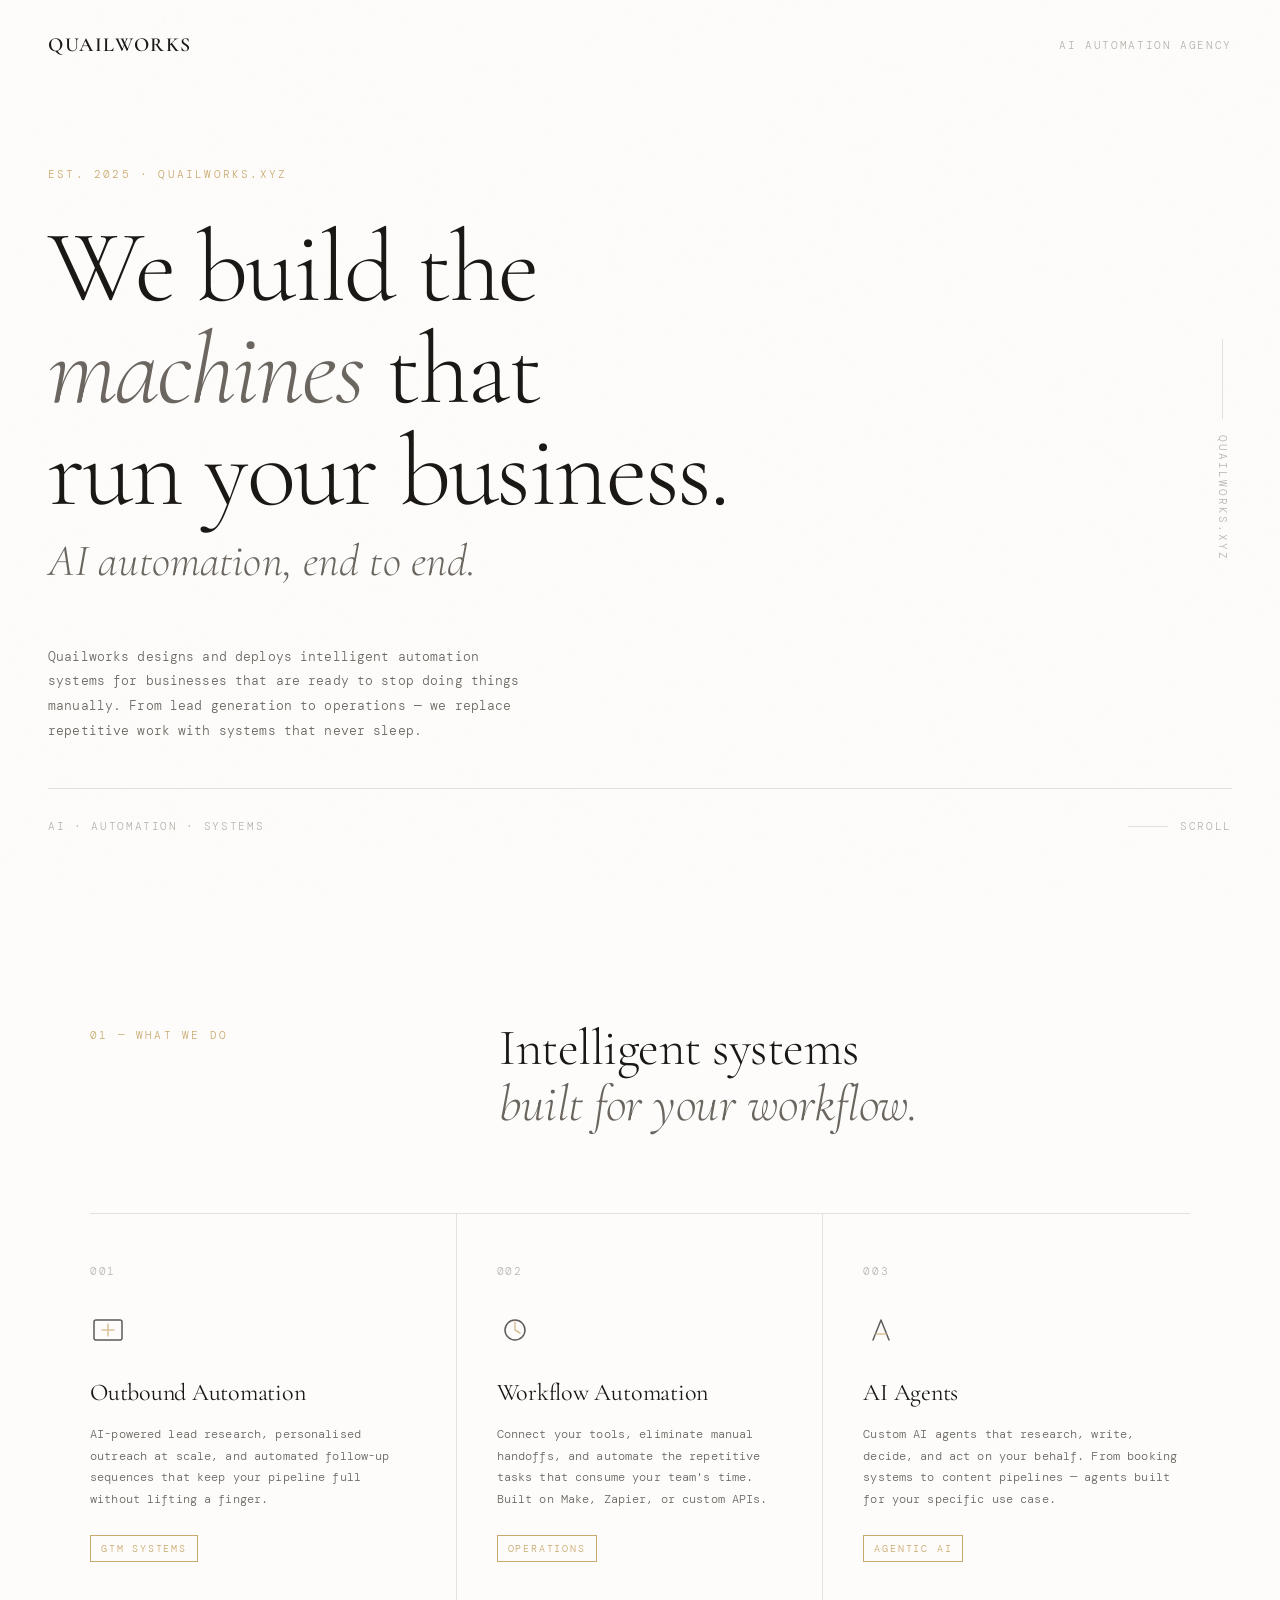
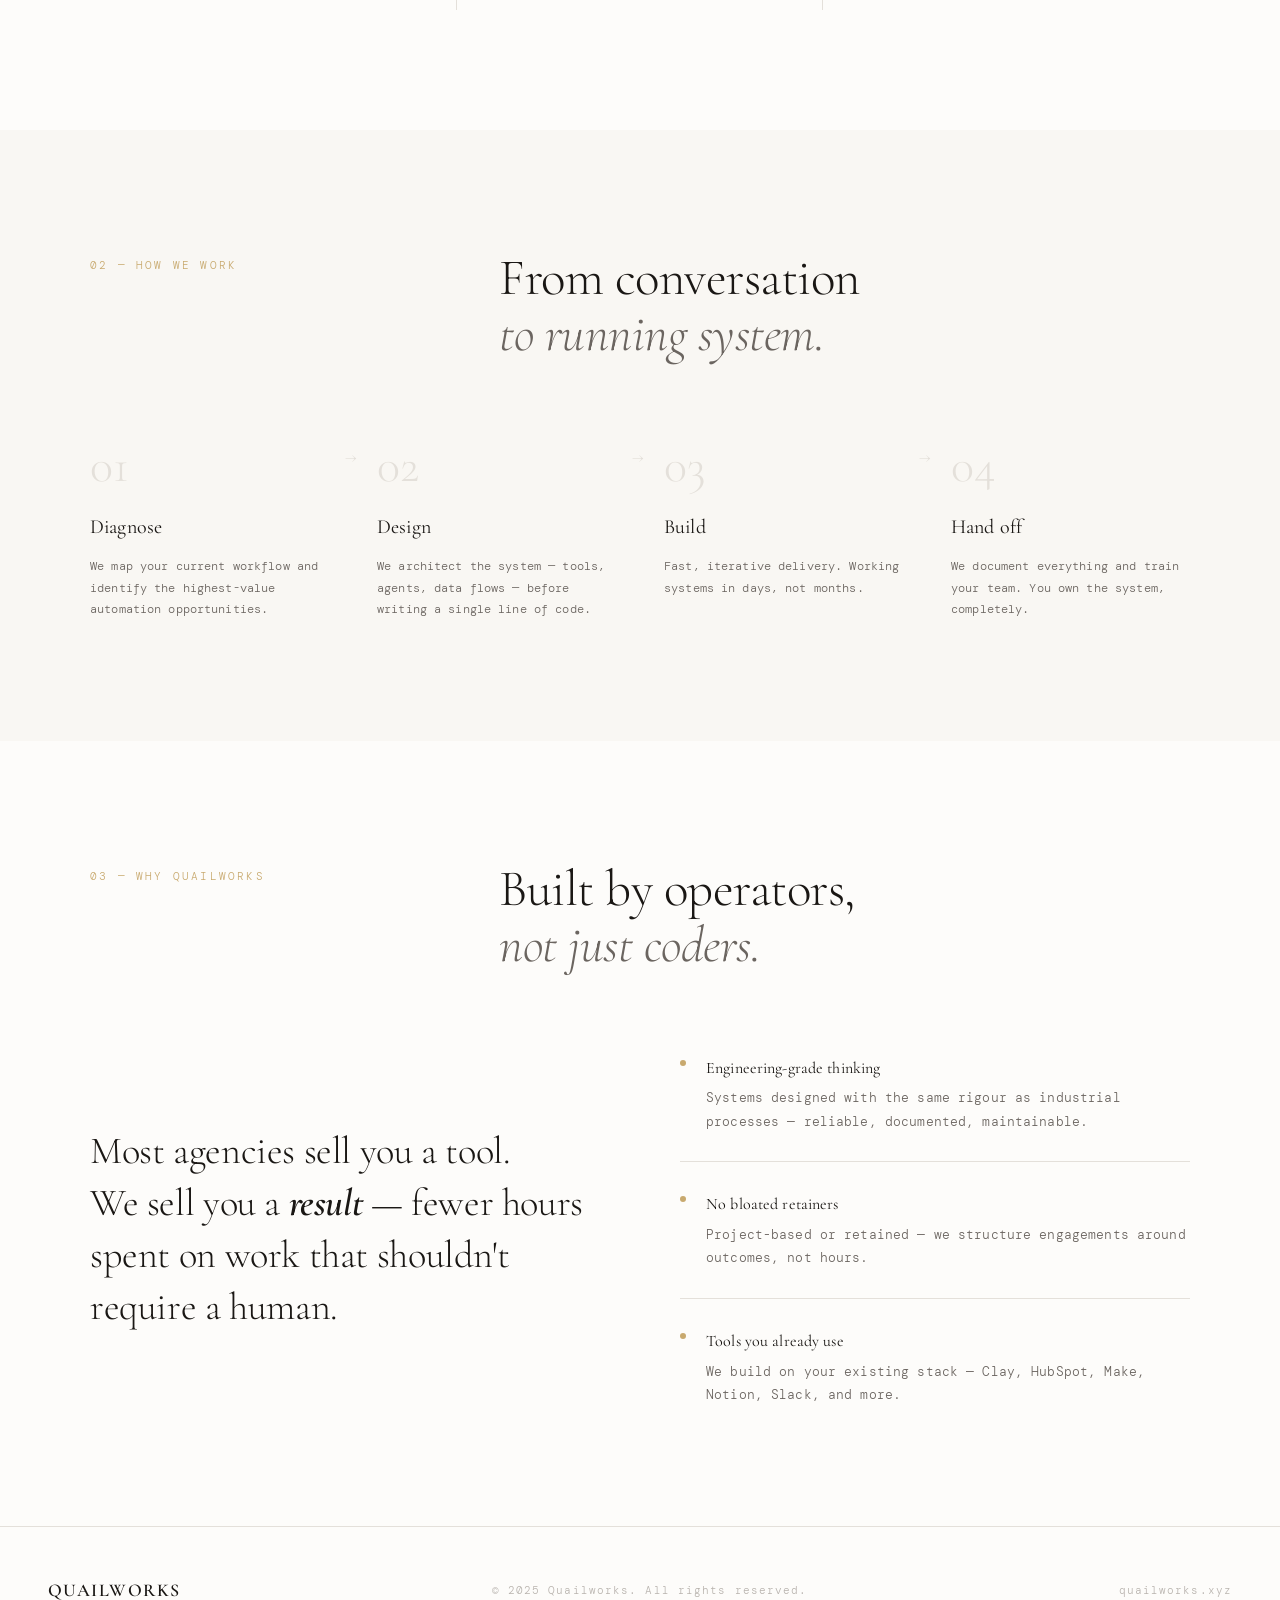
==== index.html @ 9b15cd7a "Add files via upload" ====
<!DOCTYPE html>
<html lang="en">
<head>
  <meta charset="UTF-8" />
  <meta name="viewport" content="width=device-width, initial-scale=1.0" />
  <title>Quailworks — AI Automation Agency</title>
  <link rel="preconnect" href="https://fonts.googleapis.com" />
  <link rel="preconnect" href="https://fonts.gstatic.com" crossorigin />
  <link href="https://fonts.googleapis.com/css2?family=Cormorant+Garamond:ital,wght@0,300;0,400;0,600;1,300;1,400&family=DM+Mono:wght@300;400&display=swap" rel="stylesheet" />
  <style>
    *, *::before, *::after { box-sizing: border-box; margin: 0; padding: 0; }

    :root {
      --cream: #f9f7f3;
      --warm-white: #fdfcfa;
      --ink: #1a1714;
      --ink-light: #6b6560;
      --ink-faint: #b8b3ae;
      --accent: #c8a96e;
      --accent-dark: #a8883f;
      --rule: #e4e0da;
    }

    html { scroll-behavior: smooth; }

    body {
      background: var(--warm-white);
      color: var(--ink);
      font-family: 'DM Mono', monospace;
      font-weight: 300;
      font-size: 13px;
      line-height: 1.7;
      letter-spacing: 0.01em;
      overflow-x: hidden;
    }

    /* ── NOISE TEXTURE OVERLAY ─────────────────────── */
    body::before {
      content: '';
      position: fixed;
      inset: 0;
      background-image: url("data:image/svg+xml,%3Csvg viewBox='0 0 256 256' xmlns='http://www.w3.org/2000/svg'%3E%3Cfilter id='noise'%3E%3CfeTurbulence type='fractalNoise' baseFrequency='0.9' numOctaves='4' stitchTiles='stitch'/%3E%3C/filter%3E%3Crect width='100%25' height='100%25' filter='url(%23noise)' opacity='0.035'/%3E%3C/svg%3E");
      pointer-events: none;
      z-index: 9999;
      opacity: 0.4;
    }

    /* ── NAV ───────────────────────────────────────── */
    nav {
      position: fixed;
      top: 0;
      left: 0;
      right: 0;
      z-index: 100;
      display: flex;
      align-items: center;
      justify-content: space-between;
      padding: 28px 48px;
      background: rgba(253, 252, 250, 0.88);
      backdrop-filter: blur(12px);
      -webkit-backdrop-filter: blur(12px);
      border-bottom: 1px solid transparent;
      transition: border-color 0.3s ease;
    }

    nav.scrolled { border-bottom-color: var(--rule); }

    .nav-logo {
      font-family: 'Cormorant Garamond', serif;
      font-size: 20px;
      font-weight: 600;
      letter-spacing: 0.08em;
      text-transform: uppercase;
      color: var(--ink);
      text-decoration: none;
    }

    .nav-tag {
      font-size: 11px;
      letter-spacing: 0.15em;
      text-transform: uppercase;
      color: var(--ink-faint);
    }

    /* ── HERO ──────────────────────────────────────── */
    .hero {
      min-height: 100vh;
      display: grid;
      grid-template-rows: 1fr auto;
      padding: 0 48px 64px;
      padding-top: 120px;
      position: relative;
    }

    .hero-body {
      display: flex;
      flex-direction: column;
      justify-content: center;
      max-width: 1100px;
    }

    .hero-label {
      font-size: 11px;
      letter-spacing: 0.2em;
      text-transform: uppercase;
      color: var(--accent);
      margin-bottom: 32px;
      opacity: 0;
      transform: translateY(12px);
      animation: fadeUp 0.8s ease 0.2s forwards;
    }

    .hero-headline {
      font-family: 'Cormorant Garamond', serif;
      font-size: clamp(52px, 8vw, 108px);
      font-weight: 300;
      line-height: 1.0;
      letter-spacing: -0.02em;
      color: var(--ink);
      margin-bottom: 12px;
      opacity: 0;
      transform: translateY(16px);
      animation: fadeUp 0.9s ease 0.35s forwards;
    }

    .hero-headline em {
      font-style: italic;
      color: var(--ink-light);
    }

    .hero-sub {
      font-family: 'Cormorant Garamond', serif;
      font-size: clamp(28px, 3.5vw, 48px);
      font-weight: 300;
      font-style: italic;
      color: var(--ink-light);
      line-height: 1.2;
      margin-bottom: 56px;
      opacity: 0;
      transform: translateY(16px);
      animation: fadeUp 0.9s ease 0.5s forwards;
    }

    .hero-desc {
      max-width: 480px;
      font-size: 13px;
      color: var(--ink-light);
      line-height: 1.9;
      opacity: 0;
      transform: translateY(12px);
      animation: fadeUp 0.8s ease 0.65s forwards;
    }

    .hero-rule {
      position: absolute;
      right: 48px;
      top: 50%;
      transform: translateY(-50%);
      writing-mode: vertical-rl;
      font-size: 11px;
      letter-spacing: 0.18em;
      text-transform: uppercase;
      color: var(--ink-faint);
      display: flex;
      align-items: center;
      gap: 16px;
      opacity: 0;
      animation: fadeIn 1s ease 1s forwards;
    }

    .hero-rule::before {
      content: '';
      display: block;
      width: 1px;
      height: 80px;
      background: var(--rule);
    }

    .hero-footer {
      display: flex;
      align-items: center;
      justify-content: space-between;
      border-top: 1px solid var(--rule);
      padding-top: 28px;
      opacity: 0;
      animation: fadeIn 0.8s ease 1.1s forwards;
    }

    .hero-footer-left {
      font-size: 11px;
      letter-spacing: 0.15em;
      text-transform: uppercase;
      color: var(--ink-faint);
    }

    .scroll-hint {
      display: flex;
      align-items: center;
      gap: 12px;
      font-size: 11px;
      letter-spacing: 0.15em;
      text-transform: uppercase;
      color: var(--ink-faint);
    }

    .scroll-line {
      width: 40px;
      height: 1px;
      background: var(--rule);
      position: relative;
      overflow: hidden;
    }

    .scroll-line::after {
      content: '';
      position: absolute;
      inset: 0;
      background: var(--accent);
      transform: translateX(-100%);
      animation: lineSlide 2s ease 1.5s infinite;
    }

    /* ── WHAT WE DO ────────────────────────────────── */
    .section {
      padding: 120px 48px;
    }

    .section-inner {
      max-width: 1100px;
      margin: 0 auto;
    }

    .section-header {
      display: grid;
      grid-template-columns: 1fr 2fr;
      gap: 64px;
      align-items: start;
      margin-bottom: 80px;
    }

    .section-num {
      font-size: 11px;
      letter-spacing: 0.2em;
      text-transform: uppercase;
      color: var(--accent);
      padding-top: 6px;
    }

    .section-title {
      font-family: 'Cormorant Garamond', serif;
      font-size: clamp(36px, 4vw, 56px);
      font-weight: 300;
      line-height: 1.1;
      letter-spacing: -0.01em;
    }

    .section-title em { font-style: italic; color: var(--ink-light); }

    /* ── SERVICES GRID ─────────────────────────────── */
    .services-grid {
      display: grid;
      grid-template-columns: repeat(3, 1fr);
      gap: 0;
      border-top: 1px solid var(--rule);
    }

    .service-card {
      padding: 48px 40px 48px 0;
      border-right: 1px solid var(--rule);
      position: relative;
      cursor: default;
      transition: background 0.3s ease;
    }

    .service-card:last-child { border-right: none; padding-right: 0; }
    .service-card:not(:first-child) { padding-left: 40px; }

    .service-card:hover { background: var(--cream); }

    .service-num {
      font-size: 11px;
      letter-spacing: 0.15em;
      color: var(--ink-faint);
      margin-bottom: 32px;
    }

    .service-icon {
      width: 36px;
      height: 36px;
      margin-bottom: 24px;
      opacity: 0.7;
    }

    .service-name {
      font-family: 'Cormorant Garamond', serif;
      font-size: 24px;
      font-weight: 400;
      letter-spacing: -0.01em;
      margin-bottom: 16px;
      line-height: 1.2;
    }

    .service-desc {
      font-size: 12px;
      color: var(--ink-light);
      line-height: 1.8;
    }

    .service-tag {
      display: inline-block;
      margin-top: 24px;
      font-size: 10px;
      letter-spacing: 0.18em;
      text-transform: uppercase;
      color: var(--accent);
      border: 1px solid var(--accent);
      padding: 4px 10px;
      border-radius: 0;
    }

    /* ── HOW WE WORK ───────────────────────────────── */
    .how-section {
      background: var(--cream);
      padding: 120px 48px;
    }

    .process-list {
      display: grid;
      grid-template-columns: repeat(4, 1fr);
      gap: 48px;
      margin-top: 64px;
    }

    .process-item {
      position: relative;
    }

    .process-item::after {
      content: '→';
      position: absolute;
      right: -28px;
      top: 0;
      font-size: 18px;
      color: var(--rule);
      font-family: 'Cormorant Garamond', serif;
    }

    .process-item:last-child::after { display: none; }

    .process-step {
      font-size: 48px;
      font-family: 'Cormorant Garamond', serif;
      font-weight: 300;
      color: var(--rule);
      line-height: 1;
      margin-bottom: 20px;
    }

    .process-title {
      font-family: 'Cormorant Garamond', serif;
      font-size: 20px;
      font-weight: 400;
      margin-bottom: 12px;
    }

    .process-desc {
      font-size: 12px;
      color: var(--ink-light);
      line-height: 1.8;
    }

    /* ── WHY QUAILWORKS ────────────────────────────── */
    .why-section {
      padding: 120px 48px;
    }

    .why-grid {
      display: grid;
      grid-template-columns: 1fr 1fr;
      gap: 80px;
      align-items: center;
      margin-top: 64px;
    }

    .why-statement {
      font-family: 'Cormorant Garamond', serif;
      font-size: clamp(28px, 3vw, 42px);
      font-weight: 300;
      line-height: 1.35;
      letter-spacing: -0.01em;
    }

    .why-statement strong {
      font-weight: 600;
      font-style: italic;
    }

    .why-points {
      display: flex;
      flex-direction: column;
      gap: 28px;
    }

    .why-point {
      display: flex;
      gap: 20px;
      align-items: flex-start;
      padding-bottom: 28px;
      border-bottom: 1px solid var(--rule);
    }

    .why-point:last-child { border-bottom: none; padding-bottom: 0; }

    .why-point-marker {
      width: 6px;
      height: 6px;
      background: var(--accent);
      border-radius: 50%;
      flex-shrink: 0;
      margin-top: 6px;
    }

    .why-point-text {
      font-size: 13px;
      color: var(--ink-light);
      line-height: 1.8;
    }

    .why-point-text strong {
      font-weight: 400;
      color: var(--ink);
      display: block;
      font-family: 'Cormorant Garamond', serif;
      font-size: 16px;
      margin-bottom: 4px;
    }

    /* ── FOOTER ────────────────────────────────────── */
    footer {
      border-top: 1px solid var(--rule);
      padding: 48px;
      display: flex;
      align-items: center;
      justify-content: space-between;
    }

    .footer-logo {
      font-family: 'Cormorant Garamond', serif;
      font-size: 18px;
      font-weight: 600;
      letter-spacing: 0.08em;
      text-transform: uppercase;
      color: var(--ink);
    }

    .footer-copy {
      font-size: 11px;
      color: var(--ink-faint);
      letter-spacing: 0.1em;
    }

    .footer-domain {
      font-size: 11px;
      color: var(--ink-faint);
      letter-spacing: 0.1em;
    }

    /* ── ANIMATIONS ────────────────────────────────── */
    @keyframes fadeUp {
      to { opacity: 1; transform: translateY(0); }
    }

    @keyframes fadeIn {
      to { opacity: 1; }
    }

    @keyframes lineSlide {
      0% { transform: translateX(-100%); }
      50% { transform: translateX(0); }
      100% { transform: translateX(100%); }
    }

    /* Scroll reveal */
    .reveal {
      opacity: 0;
      transform: translateY(24px);
      transition: opacity 0.7s ease, transform 0.7s ease;
    }

    .reveal.visible {
      opacity: 1;
      transform: translateY(0);
    }

    /* ── RESPONSIVE ────────────────────────────────── */
    @media (max-width: 900px) {
      nav, .hero, .section, .how-section, .why-section, footer {
        padding-left: 24px;
        padding-right: 24px;
      }

      .hero-rule { display: none; }

      .section-header {
        grid-template-columns: 1fr;
        gap: 20px;
      }

      .services-grid {
        grid-template-columns: 1fr;
      }

      .service-card {
        border-right: none;
        border-bottom: 1px solid var(--rule);
        padding: 40px 0 !important;
      }

      .process-list {
        grid-template-columns: 1fr 1fr;
      }

      .process-item::after { display: none; }

      .why-grid {
        grid-template-columns: 1fr;
        gap: 48px;
      }

      footer {
        flex-direction: column;
        gap: 16px;
        text-align: center;
      }
    }
  </style>
</head>
<body>

  <!-- NAV -->
  <nav id="nav">
    <a class="nav-logo" href="#">Quailworks</a>
    <span class="nav-tag">AI Automation Agency</span>
  </nav>

  <!-- HERO -->
  <section class="hero">
    <div class="hero-body">
      <div class="hero-label">Est. 2025 · quailworks.xyz</div>
      <h1 class="hero-headline">
        We build the<br /><em>machines</em> that<br />run your business.
      </h1>
      <p class="hero-sub">AI automation, end to end.</p>
      <p class="hero-desc">
        Quailworks designs and deploys intelligent automation systems for businesses
        that are ready to stop doing things manually. From lead generation
        to operations — we replace repetitive work with systems that never sleep.
      </p>
    </div>

    <div class="hero-rule">quailworks.xyz</div>

    <div class="hero-footer">
      <span class="hero-footer-left">AI · Automation · Systems</span>
      <div class="scroll-hint">
        <div class="scroll-line"></div>
        Scroll
      </div>
    </div>
  </section>

  <!-- SERVICES -->
  <section class="section">
    <div class="section-inner">
      <div class="section-header reveal">
        <div class="section-num">01 — What we do</div>
        <h2 class="section-title">
          Intelligent systems<br /><em>built for your workflow.</em>
        </h2>
      </div>

      <div class="services-grid">
        <div class="service-card reveal">
          <div class="service-num">001</div>
          <svg class="service-icon" viewBox="0 0 36 36" fill="none" xmlns="http://www.w3.org/2000/svg">
            <rect x="4" y="8" width="28" height="20" rx="2" stroke="#1a1714" stroke-width="1.5"/>
            <path d="M12 18h12M18 12v12" stroke="#c8a96e" stroke-width="1.5" stroke-linecap="round"/>
          </svg>
          <div class="service-name">Outbound Automation</div>
          <p class="service-desc">
            AI-powered lead research, personalised outreach at scale, and automated follow-up sequences that keep your pipeline full without lifting a finger.
          </p>
          <span class="service-tag">GTM Systems</span>
        </div>

        <div class="service-card reveal" style="transition-delay: 0.1s">
          <div class="service-num">002</div>
          <svg class="service-icon" viewBox="0 0 36 36" fill="none" xmlns="http://www.w3.org/2000/svg">
            <circle cx="18" cy="18" r="10" stroke="#1a1714" stroke-width="1.5"/>
            <path d="M18 10v8l5 3" stroke="#c8a96e" stroke-width="1.5" stroke-linecap="round"/>
          </svg>
          <div class="service-name">Workflow Automation</div>
          <p class="service-desc">
            Connect your tools, eliminate manual handoffs, and automate the repetitive tasks that consume your team's time. Built on Make, Zapier, or custom APIs.
          </p>
          <span class="service-tag">Operations</span>
        </div>

        <div class="service-card reveal" style="transition-delay: 0.2s">
          <div class="service-num">003</div>
          <svg class="service-icon" viewBox="0 0 36 36" fill="none" xmlns="http://www.w3.org/2000/svg">
            <path d="M10 28L18 8l8 20" stroke="#1a1714" stroke-width="1.5" stroke-linecap="round" stroke-linejoin="round"/>
            <path d="M13 22h10" stroke="#c8a96e" stroke-width="1.5" stroke-linecap="round"/>
          </svg>
          <div class="service-name">AI Agents</div>
          <p class="service-desc">
            Custom AI agents that research, write, decide, and act on your behalf. From booking systems to content pipelines — agents built for your specific use case.
          </p>
          <span class="service-tag">Agentic AI</span>
        </div>
      </div>
    </div>
  </section>

  <!-- PROCESS -->
  <section class="how-section">
    <div class="section-inner">
      <div class="section-header reveal">
        <div class="section-num">02 — How we work</div>
        <h2 class="section-title">
          From conversation<br /><em>to running system.</em>
        </h2>
      </div>

      <div class="process-list">
        <div class="process-item reveal">
          <div class="process-step">01</div>
          <div class="process-title">Diagnose</div>
          <p class="process-desc">We map your current workflow and identify the highest-value automation opportunities.</p>
        </div>
        <div class="process-item reveal" style="transition-delay:0.1s">
          <div class="process-step">02</div>
          <div class="process-title">Design</div>
          <p class="process-desc">We architect the system — tools, agents, data flows — before writing a single line of code.</p>
        </div>
        <div class="process-item reveal" style="transition-delay:0.2s">
          <div class="process-step">03</div>
          <div class="process-title">Build</div>
          <p class="process-desc">Fast, iterative delivery. Working systems in days, not months.</p>
        </div>
        <div class="process-item reveal" style="transition-delay:0.3s">
          <div class="process-step">04</div>
          <div class="process-title">Hand off</div>
          <p class="process-desc">We document everything and train your team. You own the system, completely.</p>
        </div>
      </div>
    </div>
  </section>

  <!-- WHY -->
  <section class="why-section">
    <div class="section-inner">
      <div class="section-header reveal">
        <div class="section-num">03 — Why Quailworks</div>
        <h2 class="section-title">
          Built by operators,<br /><em>not just coders.</em>
        </h2>
      </div>

      <div class="why-grid">
        <div class="why-statement reveal">
          Most agencies sell you a tool.<br />
          We sell you a <strong>result</strong> — fewer hours spent on work that shouldn't require a human.
        </div>

        <div class="why-points">
          <div class="why-point reveal">
            <div class="why-point-marker"></div>
            <div class="why-point-text">
              <strong>Engineering-grade thinking</strong>
              Systems designed with the same rigour as industrial processes — reliable, documented, maintainable.
            </div>
          </div>
          <div class="why-point reveal" style="transition-delay:0.1s">
            <div class="why-point-marker"></div>
            <div class="why-point-text">
              <strong>No bloated retainers</strong>
              Project-based or retained — we structure engagements around outcomes, not hours.
            </div>
          </div>
          <div class="why-point reveal" style="transition-delay:0.2s">
            <div class="why-point-marker"></div>
            <div class="why-point-text">
              <strong>Tools you already use</strong>
              We build on your existing stack — Clay, HubSpot, Make, Notion, Slack, and more.
            </div>
          </div>
        </div>
      </div>
    </div>
  </section>

  <!-- FOOTER -->
  <footer>
    <div class="footer-logo">Quailworks</div>
    <div class="footer-copy">© 2025 Quailworks. All rights reserved.</div>
    <div class="footer-domain">quailworks.xyz</div>
  </footer>

  <script>
    // Nav scroll border
    const nav = document.getElementById('nav');
    window.addEventListener('scroll', () => {
      nav.classList.toggle('scrolled', window.scrollY > 40);
    });

    // Scroll reveal
    const reveals = document.querySelectorAll('.reveal');
    const observer = new IntersectionObserver((entries) => {
      entries.forEach(e => {
        if (e.isIntersecting) {
          e.target.classList.add('visible');
          observer.unobserve(e.target);
        }
      });
    }, { threshold: 0.12 });

    reveals.forEach(el => observer.observe(el));
  </script>

</body>
</html>
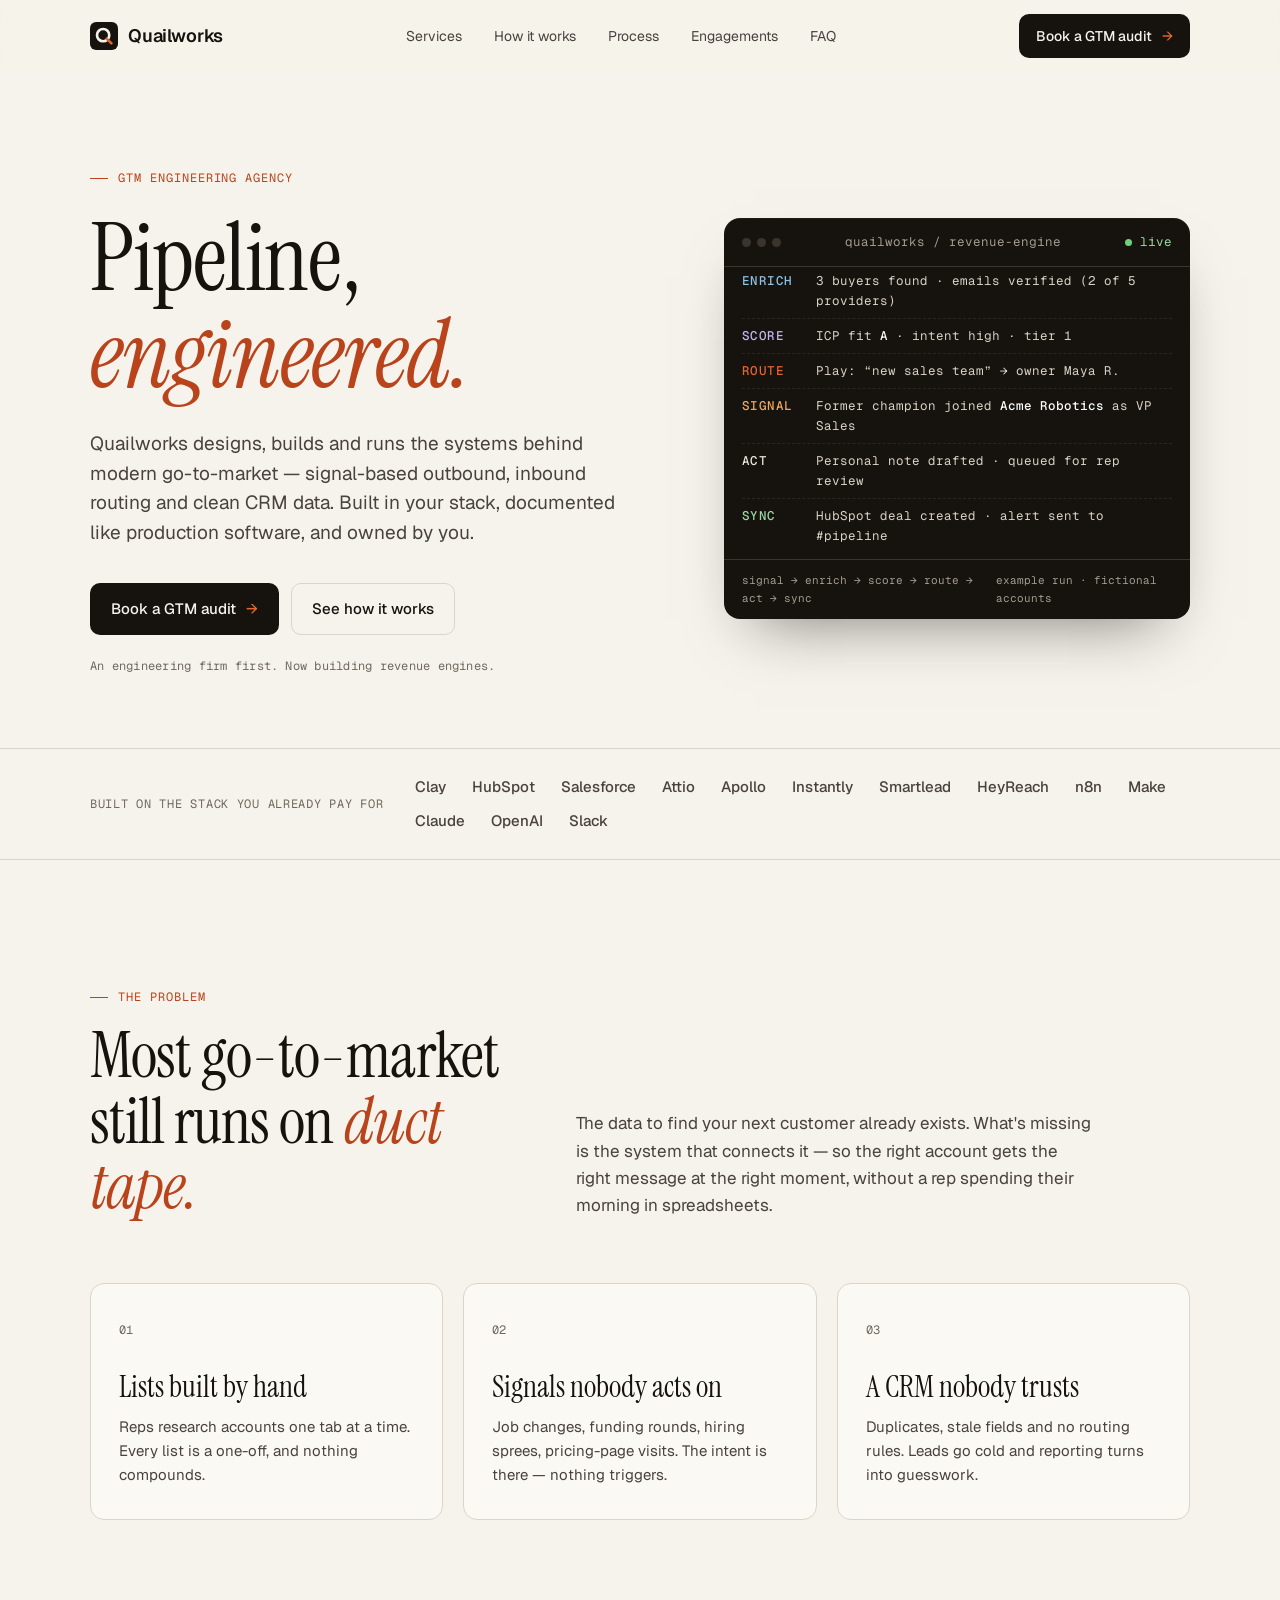
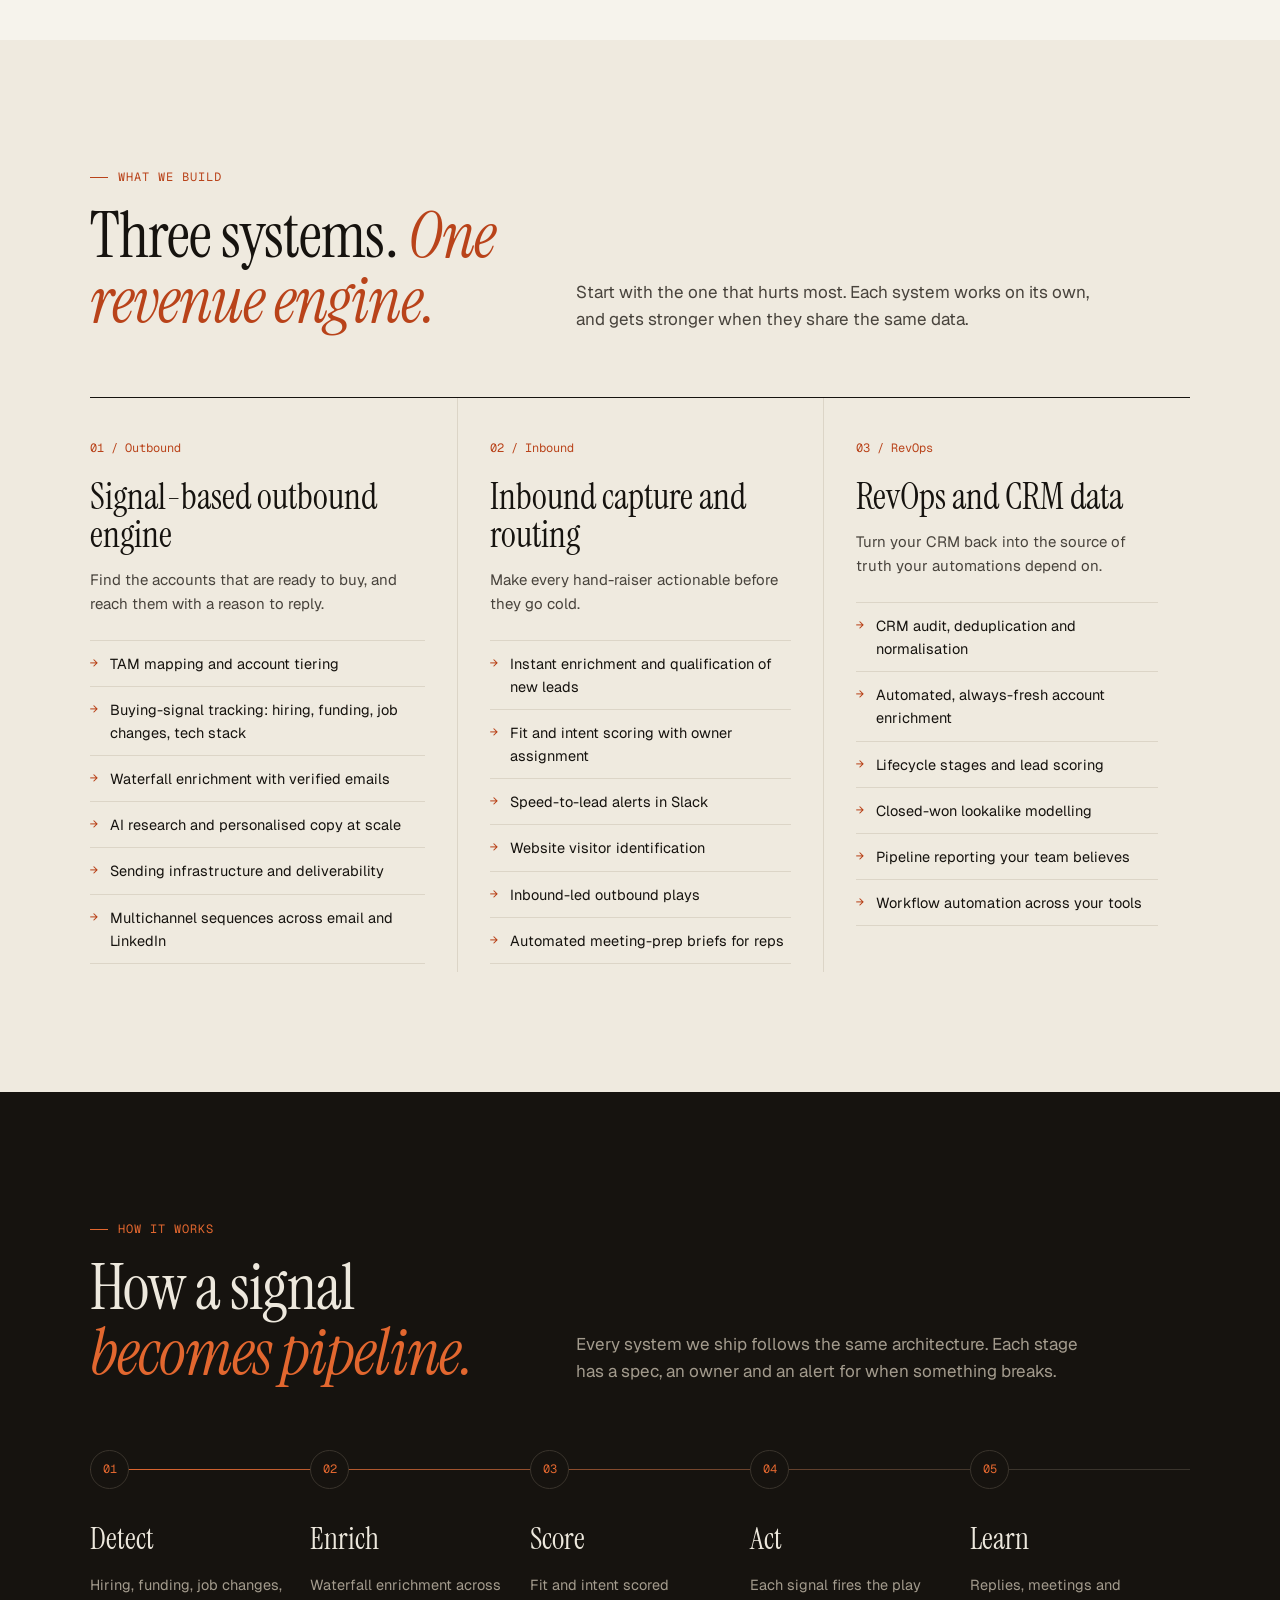
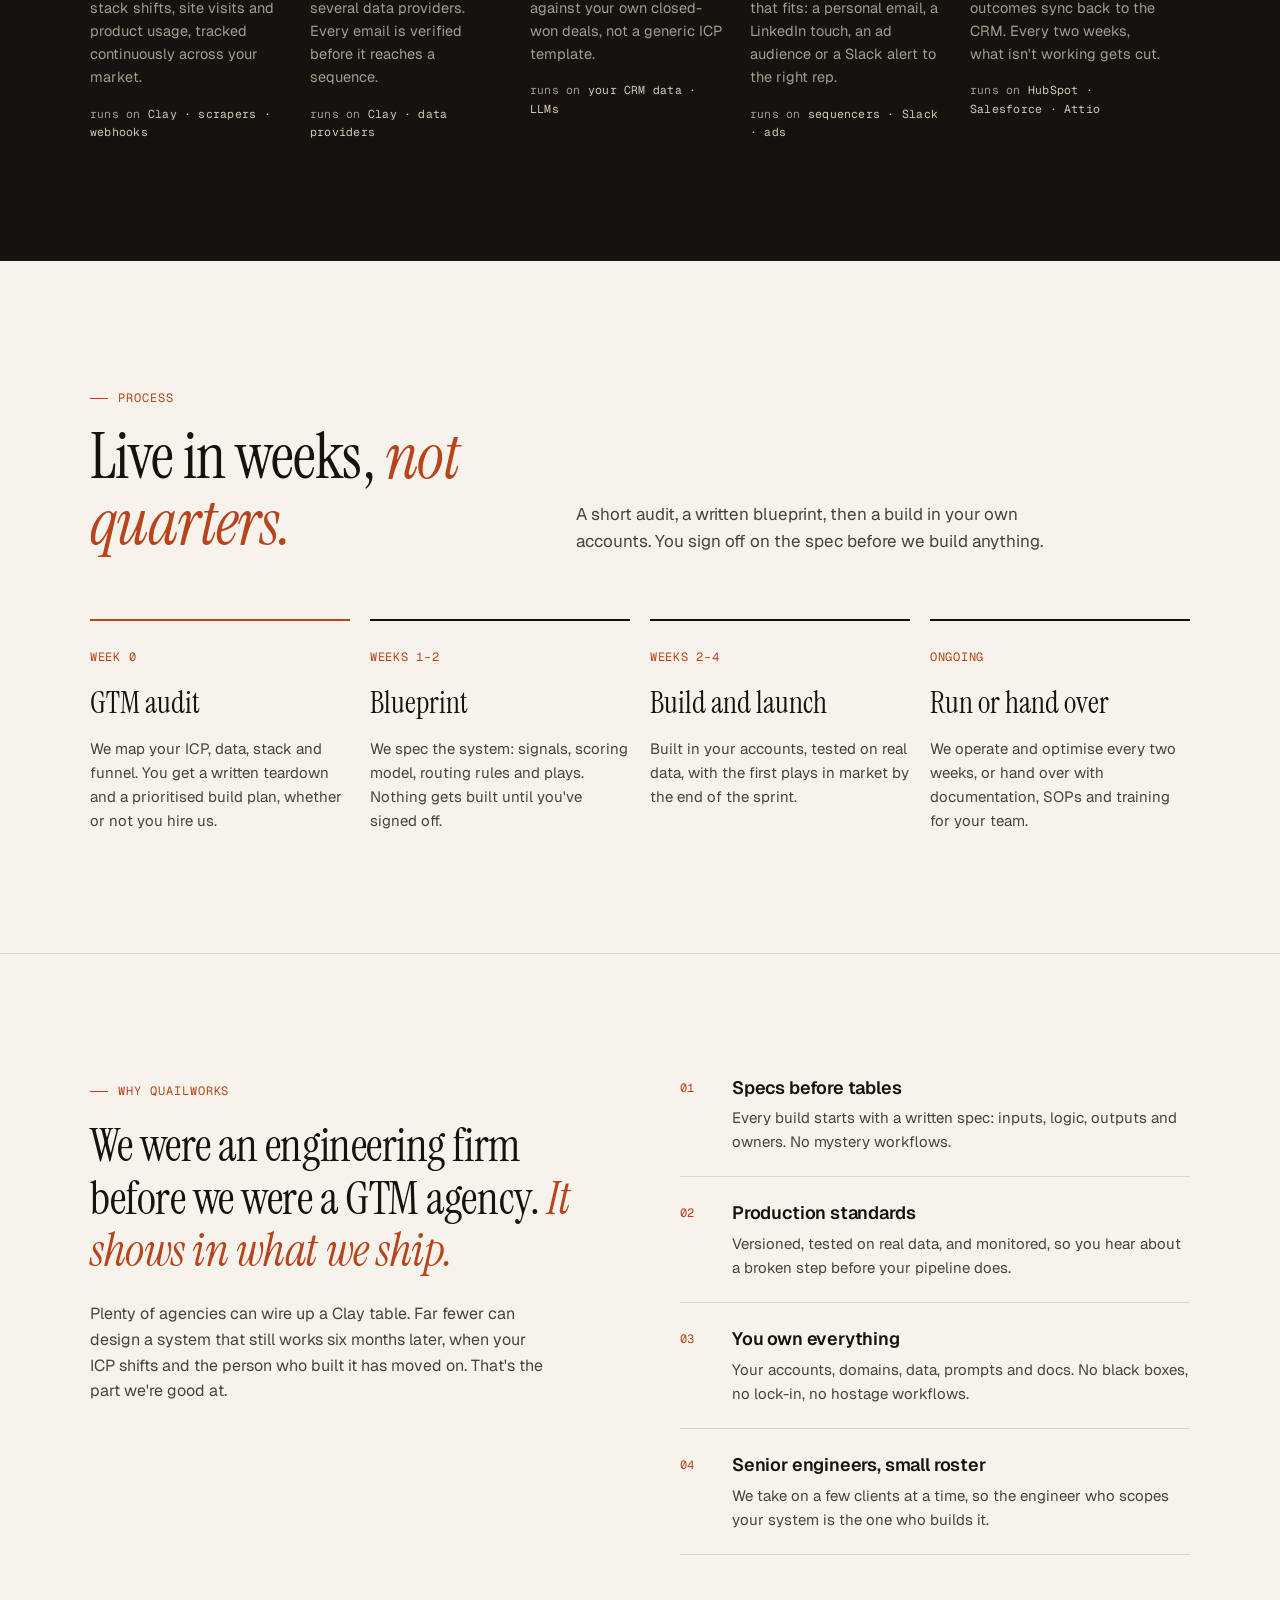
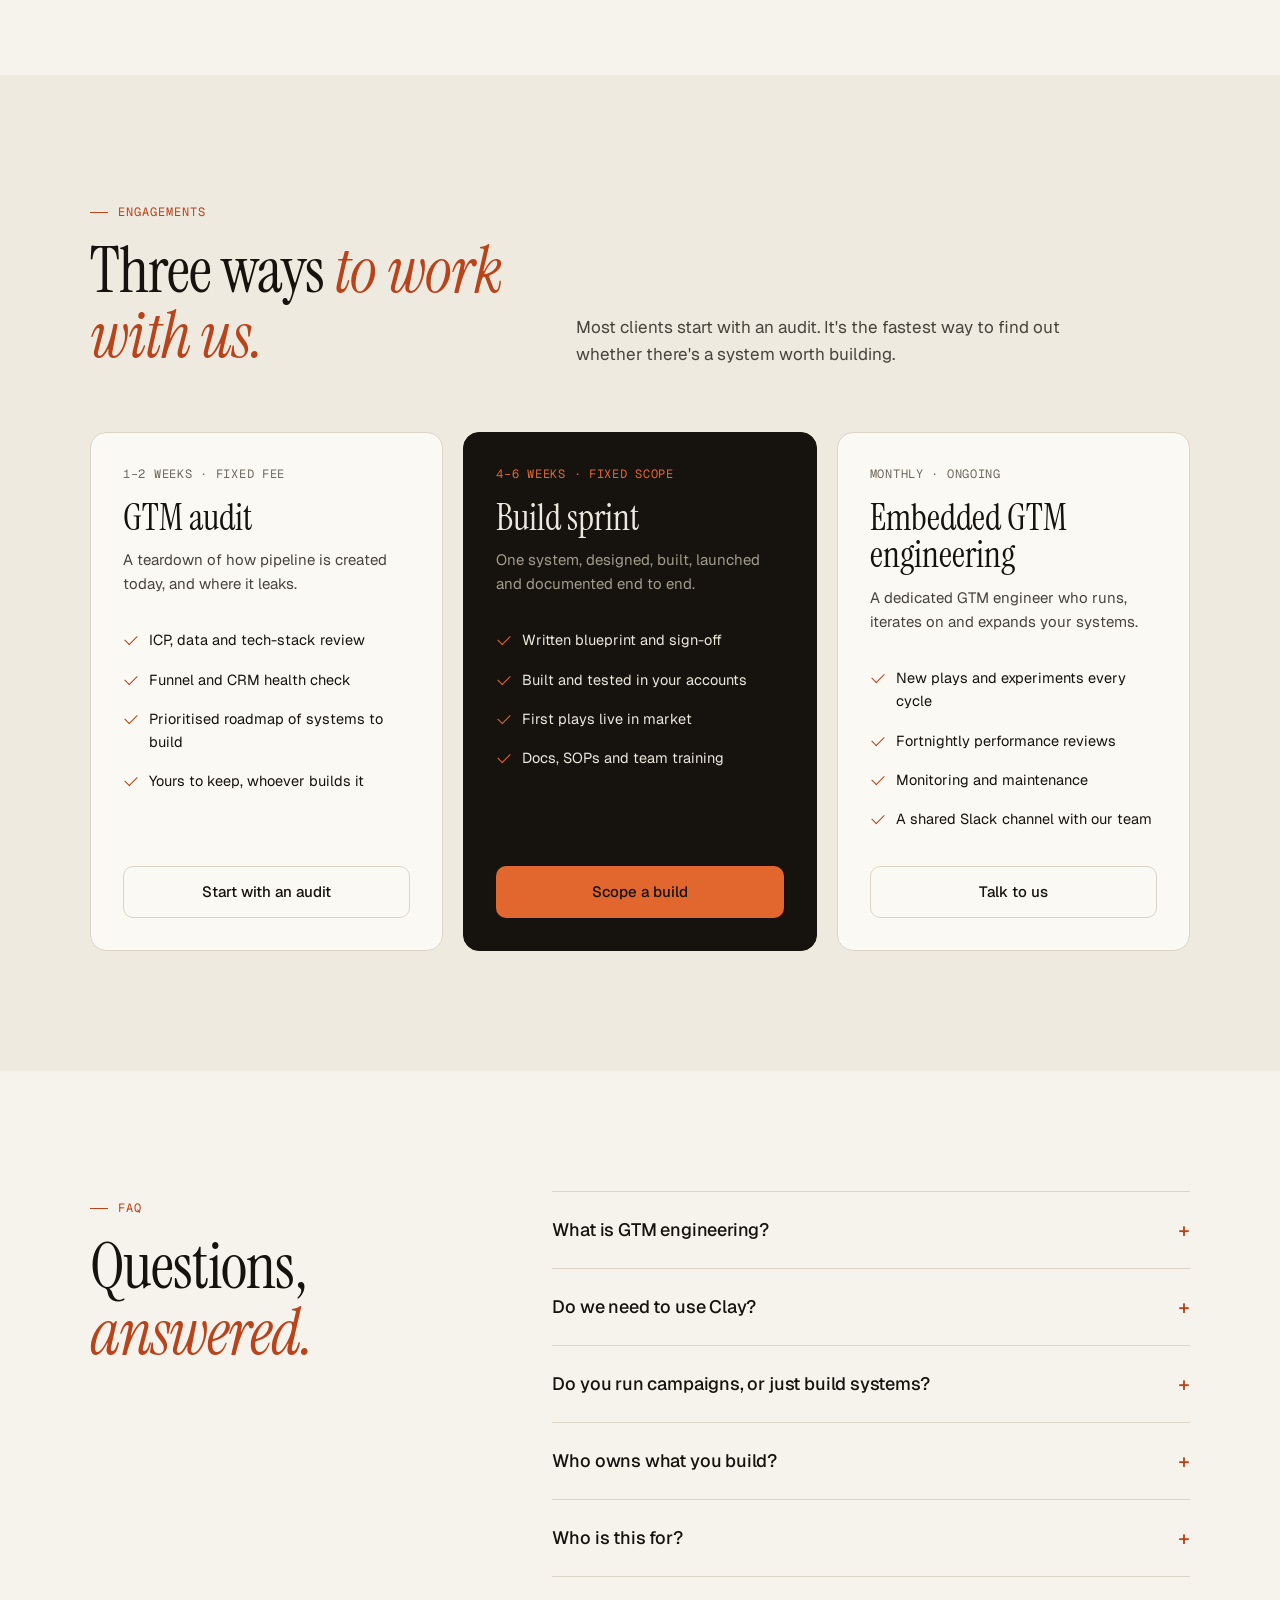
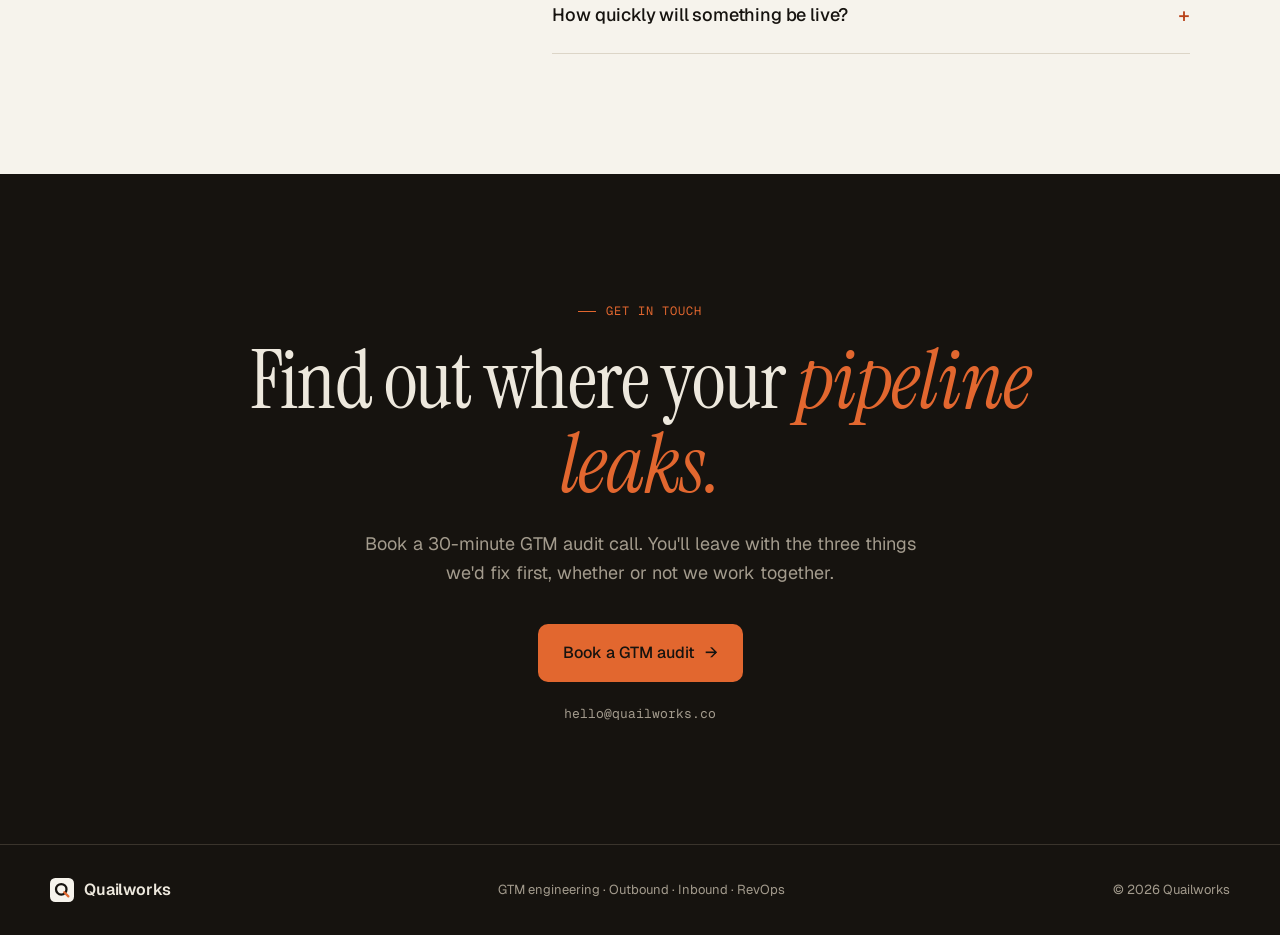
==== commit f7fd2286: "Rebuild site for GTM engineering positioning Rewrite the Quailworks homepage around GTM engineering:" ====
--- a/index.html
+++ b/index.html
@@ -2,731 +2,773 @@
 <html lang="en">
 <head>
   <meta charset="UTF-8" />
-  <meta name="viewport" content="width=device-width, initial-scale=1.0" />
-  <title>Quailworks — AI Automation Agency</title>
+  <meta name="viewport" content="width=device-width, initial-scale=1" />
+  <title>Quailworks — GTM Engineering Agency</title>
+  <meta name="description" content="Quailworks is a GTM engineering agency. We design, build and hand over signal-based outbound, inbound routing and RevOps systems — engineered like production software, owned by you." />
+  <meta name="theme-color" content="#F6F3EC" />
+  <meta property="og:type" content="website" />
+  <meta property="og:site_name" content="Quailworks" />
+  <meta property="og:title" content="Quailworks — Pipeline, engineered." />
+  <meta property="og:description" content="GTM engineering agency. Signal-based outbound, inbound routing and RevOps systems — built in your stack, documented, owned by you." />
+  <meta name="twitter:card" content="summary" />
+  <link rel="icon" href="data:image/svg+xml,%3Csvg xmlns='http://www.w3.org/2000/svg' viewBox='0 0 64 64'%3E%3Crect width='64' height='64' rx='14' fill='%2316130F'/%3E%3Ccircle cx='30' cy='30' r='14' fill='none' stroke='%23F6F3EC' stroke-width='6'/%3E%3Cpath d='M38 38l11 11' stroke='%23E2672F' stroke-width='6' stroke-linecap='round'/%3E%3C/svg%3E" />
   <link rel="preconnect" href="https://fonts.googleapis.com" />
   <link rel="preconnect" href="https://fonts.gstatic.com" crossorigin />
-  <link href="https://fonts.googleapis.com/css2?family=Cormorant+Garamond:ital,wght@0,300;0,400;0,600;1,300;1,400&family=DM+Mono:wght@300;400&display=swap" rel="stylesheet" />
+  <link href="https://fonts.googleapis.com/css2?family=Geist:wght@400;500;600&family=Geist+Mono:wght@400;500&family=Instrument+Serif:ital@0;1&display=swap" rel="stylesheet" />
   <style>
     *, *::before, *::after { box-sizing: border-box; margin: 0; padding: 0; }
 
     :root {
-      --cream: #f9f7f3;
-      --warm-white: #fdfcfa;
-      --ink: #1a1714;
-      --ink-light: #6b6560;
-      --ink-faint: #b8b3ae;
-      --accent: #c8a96e;
-      --accent-dark: #a8883f;
-      --rule: #e4e0da;
-    }
-
-    html { scroll-behavior: smooth; }
-
+      --paper: #F6F3EC;
+      --paper-2: #EFEADF;
+      --card: #FBF9F4;
+      --ink: #16130F;
+      --ink-2: #48433C;
+      --ink-3: #6F695F;
+      --rule: #DCD5C7;
+      --accent: #B9431A;
+      --accent-bright: #E2672F;
+      --night: #16130F;
+      --night-2: #221E19;
+      --night-rule: #3A342C;
+      --night-text: #EDE8DD;
+      --night-muted: #A39B8D;
+      --serif: 'Instrument Serif', Georgia, serif;
+      --sans: 'Geist', ui-sans-serif, system-ui, -apple-system, 'Segoe UI', sans-serif;
+      --mono: 'Geist Mono', ui-monospace, 'SFMono-Regular', Menlo, monospace;
+      --wrap: 1180px;
+      --gutter: 40px;
+    }
+
+    html { scroll-behavior: smooth; -webkit-text-size-adjust: 100%; }
     body {
-      background: var(--warm-white);
+      background: var(--paper);
       color: var(--ink);
-      font-family: 'DM Mono', monospace;
-      font-weight: 300;
-      font-size: 13px;
-      line-height: 1.7;
-      letter-spacing: 0.01em;
+      font-family: var(--sans);
+      font-size: 16px;
+      line-height: 1.6;
       overflow-x: hidden;
-    }
-
-    /* ── NOISE TEXTURE OVERLAY ─────────────────────── */
-    body::before {
-      content: '';
-      position: fixed;
-      inset: 0;
-      background-image: url("data:image/svg+xml,%3Csvg viewBox='0 0 256 256' xmlns='http://www.w3.org/2000/svg'%3E%3Cfilter id='noise'%3E%3CfeTurbulence type='fractalNoise' baseFrequency='0.9' numOctaves='4' stitchTiles='stitch'/%3E%3C/filter%3E%3Crect width='100%25' height='100%25' filter='url(%23noise)' opacity='0.035'/%3E%3C/svg%3E");
-      pointer-events: none;
-      z-index: 9999;
-      opacity: 0.4;
-    }
-
-    /* ── NAV ───────────────────────────────────────── */
-    nav {
-      position: fixed;
-      top: 0;
-      left: 0;
-      right: 0;
-      z-index: 100;
-      display: flex;
-      align-items: center;
-      justify-content: space-between;
-      padding: 28px 48px;
-      background: rgba(253, 252, 250, 0.88);
-      backdrop-filter: blur(12px);
-      -webkit-backdrop-filter: blur(12px);
-      border-bottom: 1px solid transparent;
-      transition: border-color 0.3s ease;
-    }
-
-    nav.scrolled { border-bottom-color: var(--rule); }
-
-    .nav-logo {
-      font-family: 'Cormorant Garamond', serif;
-      font-size: 20px;
-      font-weight: 600;
+      -webkit-font-smoothing: antialiased;
+    }
+    a { color: inherit; }
+    :focus-visible { outline: 2px solid var(--accent-bright); outline-offset: 3px; border-radius: 4px; }
+
+    .wrap { max-width: var(--wrap); margin: 0 auto; padding: 0 var(--gutter); }
+    .mono { font-family: var(--mono); }
+    .eyebrow {
+      font-family: var(--mono);
+      font-size: 12px;
       letter-spacing: 0.08em;
       text-transform: uppercase;
-      color: var(--ink);
+      color: var(--accent);
+      display: inline-flex;
+      align-items: center;
+      gap: 10px;
+    }
+    .eyebrow::before { content: ''; width: 18px; height: 1px; background: currentColor; }
+
+    h1, h2, h3 { font-weight: 400; }
+    .display {
+      font-family: var(--serif);
+      font-weight: 400;
+      letter-spacing: -0.015em;
+      line-height: 1.02;
+    }
+    .display em { font-style: italic; color: var(--accent); }
+
+    /* ── BUTTONS ───────────────────────────────────── */
+    .btn {
+      display: inline-flex;
+      align-items: center;
+      gap: 10px;
+      font-family: var(--sans);
+      font-size: 15px;
+      font-weight: 500;
       text-decoration: none;
-    }
-
-    .nav-tag {
-      font-size: 11px;
-      letter-spacing: 0.15em;
-      text-transform: uppercase;
-      color: var(--ink-faint);
-    }
+      padding: 13px 20px;
+      border-radius: 10px;
+      border: 1px solid transparent;
+      transition: transform .15s ease, background .2s ease, border-color .2s ease;
+      white-space: nowrap;
+    }
+    .btn:hover { transform: translateY(-1px); }
+    .btn-primary { background: var(--ink); color: var(--paper); }
+    .btn-primary:hover { background: #2a251f; }
+    .btn-primary .arrow { color: var(--accent-bright); }
+    .btn-ghost { border-color: var(--rule); color: var(--ink); background: transparent; }
+    .btn-ghost:hover { border-color: var(--ink-3); }
+    .btn-accent { background: var(--accent-bright); color: var(--ink); }
+    .btn-accent:hover { background: #ec7a46; }
+
+    /* ── NAV ───────────────────────────────────────── */
+    .nav {
+      position: sticky; top: 0; z-index: 50;
+      background: rgba(246, 243, 236, 0.86);
+      backdrop-filter: saturate(140%) blur(12px);
+      -webkit-backdrop-filter: saturate(140%) blur(12px);
+      border-bottom: 1px solid transparent;
+      transition: border-color .25s ease;
+    }
+    .nav.scrolled { border-bottom-color: var(--rule); }
+    .nav-inner { display: flex; align-items: center; justify-content: space-between; height: 72px; gap: 24px; }
+    .logo { display: inline-flex; align-items: center; gap: 10px; text-decoration: none; font-weight: 600; font-size: 18px; letter-spacing: -0.01em; }
+    .logo svg { width: 28px; height: 28px; flex-shrink: 0; }
+    .nav-links { display: flex; gap: 32px; list-style: none; }
+    .nav-links a { text-decoration: none; font-size: 14px; color: var(--ink-2); }
+    .nav-links a:hover { color: var(--ink); }
+    .nav .btn { padding: 10px 16px; font-size: 14px; }
 
     /* ── HERO ──────────────────────────────────────── */
-    .hero {
-      min-height: 100vh;
-      display: grid;
-      grid-template-rows: 1fr auto;
-      padding: 0 48px 64px;
-      padding-top: 120px;
-      position: relative;
-    }
-
-    .hero-body {
-      display: flex;
-      flex-direction: column;
-      justify-content: center;
-      max-width: 1100px;
-    }
-
-    .hero-label {
-      font-size: 11px;
-      letter-spacing: 0.2em;
-      text-transform: uppercase;
-      color: var(--accent);
-      margin-bottom: 32px;
-      opacity: 0;
-      transform: translateY(12px);
-      animation: fadeUp 0.8s ease 0.2s forwards;
-    }
-
-    .hero-headline {
-      font-family: 'Cormorant Garamond', serif;
-      font-size: clamp(52px, 8vw, 108px);
-      font-weight: 300;
-      line-height: 1.0;
-      letter-spacing: -0.02em;
-      color: var(--ink);
-      margin-bottom: 12px;
-      opacity: 0;
-      transform: translateY(16px);
-      animation: fadeUp 0.9s ease 0.35s forwards;
-    }
-
-    .hero-headline em {
-      font-style: italic;
-      color: var(--ink-light);
-    }
-
-    .hero-sub {
-      font-family: 'Cormorant Garamond', serif;
-      font-size: clamp(28px, 3.5vw, 48px);
-      font-weight: 300;
-      font-style: italic;
-      color: var(--ink-light);
-      line-height: 1.2;
-      margin-bottom: 56px;
-      opacity: 0;
-      transform: translateY(16px);
-      animation: fadeUp 0.9s ease 0.5s forwards;
-    }
-
-    .hero-desc {
-      max-width: 480px;
-      font-size: 13px;
-      color: var(--ink-light);
-      line-height: 1.9;
-      opacity: 0;
-      transform: translateY(12px);
-      animation: fadeUp 0.8s ease 0.65s forwards;
-    }
-
-    .hero-rule {
-      position: absolute;
-      right: 48px;
-      top: 50%;
-      transform: translateY(-50%);
-      writing-mode: vertical-rl;
-      font-size: 11px;
-      letter-spacing: 0.18em;
-      text-transform: uppercase;
-      color: var(--ink-faint);
-      display: flex;
-      align-items: center;
-      gap: 16px;
-      opacity: 0;
-      animation: fadeIn 1s ease 1s forwards;
-    }
-
-    .hero-rule::before {
-      content: '';
-      display: block;
-      width: 1px;
-      height: 80px;
-      background: var(--rule);
-    }
-
-    .hero-footer {
-      display: flex;
-      align-items: center;
-      justify-content: space-between;
-      border-top: 1px solid var(--rule);
-      padding-top: 28px;
-      opacity: 0;
-      animation: fadeIn 0.8s ease 1.1s forwards;
-    }
-
-    .hero-footer-left {
-      font-size: 11px;
-      letter-spacing: 0.15em;
-      text-transform: uppercase;
-      color: var(--ink-faint);
-    }
-
-    .scroll-hint {
-      display: flex;
-      align-items: center;
-      gap: 12px;
-      font-size: 11px;
-      letter-spacing: 0.15em;
-      text-transform: uppercase;
-      color: var(--ink-faint);
-    }
-
-    .scroll-line {
-      width: 40px;
-      height: 1px;
-      background: var(--rule);
-      position: relative;
+    .hero { padding: 88px 0 72px; }
+    .hero-grid { display: grid; grid-template-columns: 1.1fr 0.9fr; gap: 64px; align-items: center; }
+    .hero h1 { font-size: clamp(54px, 7.4vw, 104px); margin: 22px 0 26px; }
+    .hero-lede { font-size: 19px; color: var(--ink-2); max-width: 540px; line-height: 1.55; }
+    .hero-ctas { display: flex; flex-wrap: wrap; gap: 12px; margin-top: 36px; }
+    .hero-note { margin-top: 22px; font-family: var(--mono); font-size: 12px; color: var(--ink-3); letter-spacing: 0.02em; }
+
+    /* run-log card */
+    .engine {
+      background: var(--night);
+      color: var(--night-text);
+      border-radius: 16px;
+      box-shadow: 0 1px 0 rgba(255,255,255,0.04) inset, 0 30px 60px -30px rgba(22,19,15,0.55);
       overflow: hidden;
-    }
-
-    .scroll-line::after {
-      content: '';
-      position: absolute;
-      inset: 0;
-      background: var(--accent);
-      transform: translateX(-100%);
-      animation: lineSlide 2s ease 1.5s infinite;
-    }
-
-    /* ── WHAT WE DO ────────────────────────────────── */
-    .section {
-      padding: 120px 48px;
-    }
-
-    .section-inner {
-      max-width: 1100px;
-      margin: 0 auto;
-    }
-
-    .section-header {
-      display: grid;
-      grid-template-columns: 1fr 2fr;
-      gap: 64px;
-      align-items: start;
-      margin-bottom: 80px;
-    }
-
-    .section-num {
-      font-size: 11px;
-      letter-spacing: 0.2em;
-      text-transform: uppercase;
-      color: var(--accent);
-      padding-top: 6px;
-    }
-
-    .section-title {
-      font-family: 'Cormorant Garamond', serif;
-      font-size: clamp(36px, 4vw, 56px);
-      font-weight: 300;
-      line-height: 1.1;
-      letter-spacing: -0.01em;
-    }
-
-    .section-title em { font-style: italic; color: var(--ink-light); }
-
-    /* ── SERVICES GRID ─────────────────────────────── */
-    .services-grid {
-      display: grid;
-      grid-template-columns: repeat(3, 1fr);
-      gap: 0;
-      border-top: 1px solid var(--rule);
-    }
-
-    .service-card {
-      padding: 48px 40px 48px 0;
-      border-right: 1px solid var(--rule);
-      position: relative;
-      cursor: default;
-      transition: background 0.3s ease;
-    }
-
-    .service-card:last-child { border-right: none; padding-right: 0; }
-    .service-card:not(:first-child) { padding-left: 40px; }
-
-    .service-card:hover { background: var(--cream); }
-
-    .service-num {
-      font-size: 11px;
-      letter-spacing: 0.15em;
-      color: var(--ink-faint);
-      margin-bottom: 32px;
-    }
-
-    .service-icon {
-      width: 36px;
-      height: 36px;
-      margin-bottom: 24px;
-      opacity: 0.7;
-    }
-
-    .service-name {
-      font-family: 'Cormorant Garamond', serif;
-      font-size: 24px;
-      font-weight: 400;
-      letter-spacing: -0.01em;
-      margin-bottom: 16px;
-      line-height: 1.2;
-    }
-
-    .service-desc {
-      font-size: 12px;
-      color: var(--ink-light);
-      line-height: 1.8;
-    }
-
-    .service-tag {
-      display: inline-block;
-      margin-top: 24px;
-      font-size: 10px;
-      letter-spacing: 0.18em;
-      text-transform: uppercase;
-      color: var(--accent);
-      border: 1px solid var(--accent);
-      padding: 4px 10px;
-      border-radius: 0;
-    }
-
-    /* ── HOW WE WORK ───────────────────────────────── */
-    .how-section {
-      background: var(--cream);
-      padding: 120px 48px;
-    }
-
-    .process-list {
-      display: grid;
-      grid-template-columns: repeat(4, 1fr);
-      gap: 48px;
-      margin-top: 64px;
-    }
-
-    .process-item {
-      position: relative;
-    }
-
-    .process-item::after {
-      content: '→';
-      position: absolute;
-      right: -28px;
-      top: 0;
-      font-size: 18px;
-      color: var(--rule);
-      font-family: 'Cormorant Garamond', serif;
-    }
-
-    .process-item:last-child::after { display: none; }
-
-    .process-step {
-      font-size: 48px;
-      font-family: 'Cormorant Garamond', serif;
-      font-weight: 300;
-      color: var(--rule);
-      line-height: 1;
-      margin-bottom: 20px;
-    }
-
-    .process-title {
-      font-family: 'Cormorant Garamond', serif;
-      font-size: 20px;
-      font-weight: 400;
-      margin-bottom: 12px;
-    }
-
-    .process-desc {
-      font-size: 12px;
-      color: var(--ink-light);
-      line-height: 1.8;
-    }
-
-    /* ── WHY QUAILWORKS ────────────────────────────── */
-    .why-section {
-      padding: 120px 48px;
-    }
-
-    .why-grid {
-      display: grid;
-      grid-template-columns: 1fr 1fr;
-      gap: 80px;
-      align-items: center;
-      margin-top: 64px;
-    }
-
-    .why-statement {
-      font-family: 'Cormorant Garamond', serif;
-      font-size: clamp(28px, 3vw, 42px);
-      font-weight: 300;
-      line-height: 1.35;
-      letter-spacing: -0.01em;
-    }
-
-    .why-statement strong {
-      font-weight: 600;
-      font-style: italic;
-    }
-
-    .why-points {
-      display: flex;
-      flex-direction: column;
-      gap: 28px;
-    }
-
-    .why-point {
-      display: flex;
-      gap: 20px;
-      align-items: flex-start;
-      padding-bottom: 28px;
-      border-bottom: 1px solid var(--rule);
-    }
-
-    .why-point:last-child { border-bottom: none; padding-bottom: 0; }
-
-    .why-point-marker {
-      width: 6px;
-      height: 6px;
-      background: var(--accent);
-      border-radius: 50%;
-      flex-shrink: 0;
-      margin-top: 6px;
-    }
-
-    .why-point-text {
-      font-size: 13px;
-      color: var(--ink-light);
-      line-height: 1.8;
-    }
-
-    .why-point-text strong {
-      font-weight: 400;
-      color: var(--ink);
-      display: block;
-      font-family: 'Cormorant Garamond', serif;
-      font-size: 16px;
-      margin-bottom: 4px;
-    }
-
-    /* ── FOOTER ────────────────────────────────────── */
-    footer {
-      border-top: 1px solid var(--rule);
-      padding: 48px;
-      display: flex;
-      align-items: center;
-      justify-content: space-between;
-    }
-
-    .footer-logo {
-      font-family: 'Cormorant Garamond', serif;
-      font-size: 18px;
-      font-weight: 600;
-      letter-spacing: 0.08em;
-      text-transform: uppercase;
-      color: var(--ink);
-    }
-
-    .footer-copy {
-      font-size: 11px;
-      color: var(--ink-faint);
-      letter-spacing: 0.1em;
-    }
-
-    .footer-domain {
-      font-size: 11px;
-      color: var(--ink-faint);
-      letter-spacing: 0.1em;
-    }
-
-    /* ── ANIMATIONS ────────────────────────────────── */
-    @keyframes fadeUp {
-      to { opacity: 1; transform: translateY(0); }
-    }
-
-    @keyframes fadeIn {
-      to { opacity: 1; }
-    }
-
-    @keyframes lineSlide {
-      0% { transform: translateX(-100%); }
-      50% { transform: translateX(0); }
-      100% { transform: translateX(100%); }
-    }
-
-    /* Scroll reveal */
-    .reveal {
-      opacity: 0;
-      transform: translateY(24px);
-      transition: opacity 0.7s ease, transform 0.7s ease;
-    }
-
-    .reveal.visible {
-      opacity: 1;
-      transform: translateY(0);
+      font-family: var(--mono);
+      font-size: 12.5px;
+    }
+    .engine-head {
+      display: flex; align-items: center; justify-content: space-between;
+      padding: 14px 18px; border-bottom: 1px solid var(--night-rule);
+      color: var(--night-muted);
+    }
+    .engine-dots { display: flex; gap: 6px; }
+    .engine-dots span { width: 9px; height: 9px; border-radius: 50%; background: var(--night-rule); }
+    .live { display: inline-flex; align-items: center; gap: 8px; color: #9BD6A4; }
+    .live::before { content: ''; width: 7px; height: 7px; border-radius: 50%; background: #6FCF7F; box-shadow: 0 0 0 0 rgba(111,207,127,.6); animation: pulse 2s infinite; }
+    .engine-body { padding: 14px 18px 6px; height: 292px; display: flex; flex-direction: column; justify-content: flex-end; overflow: hidden; }
+    .log-line { display: grid; grid-template-columns: 62px 1fr; gap: 12px; padding: 7px 0; border-bottom: 1px dashed rgba(163,155,141,0.14); animation: lineIn .45s ease both; }
+    .log-line:last-child { border-bottom: none; }
+    .tag { font-weight: 500; letter-spacing: 0.04em; }
+    .t-signal { color: #F2A65A; }
+    .t-enrich { color: #8FC1E3; }
+    .t-score  { color: #C7B3F2; }
+    .t-route  { color: #E2672F; }
+    .t-act    { color: #EDE8DD; }
+    .t-sync   { color: #9BD6A4; }
+    .log-text { color: #D9D2C5; min-width: 0; overflow-wrap: anywhere; }
+    .log-text b { color: #fff; font-weight: 500; }
+    .engine-foot { display: flex; justify-content: space-between; gap: 12px; padding: 12px 18px; border-top: 1px solid var(--night-rule); color: var(--night-muted); font-size: 11px; }
+
+    /* ── STACK STRIP ───────────────────────────────── */
+    .stack { border-top: 1px solid var(--rule); border-bottom: 1px solid var(--rule); padding: 26px 0; }
+    .stack-inner { display: flex; align-items: center; gap: 32px; }
+    .stack-label { font-family: var(--mono); font-size: 12px; color: var(--ink-3); white-space: nowrap; text-transform: uppercase; letter-spacing: 0.06em; }
+    .stack-list { display: flex; flex-wrap: wrap; gap: 10px 26px; list-style: none; font-size: 15px; font-weight: 500; color: var(--ink-2); }
+
+    /* ── SECTIONS ──────────────────────────────────── */
+    section { scroll-margin-top: 80px; }
+    .section { padding: 120px 0; }
+    .section-head { display: grid; grid-template-columns: 1fr 1.4fr; gap: 48px; align-items: end; margin-bottom: 64px; }
+    .section-head h2 { font-size: clamp(40px, 5vw, 64px); margin-top: 16px; }
+    .section-head p { color: var(--ink-2); font-size: 17px; max-width: 520px; }
+
+    /* problems */
+    .problems { display: grid; grid-template-columns: repeat(3, 1fr); gap: 20px; }
+    .problem { background: var(--card); border: 1px solid var(--rule); border-radius: 14px; padding: 32px 28px; }
+    .problem .num { font-family: var(--mono); font-size: 12px; color: var(--ink-3); }
+    .problem h3 { font-family: var(--serif); font-size: 30px; line-height: 1.1; margin: 28px 0 12px; }
+    .problem p { color: var(--ink-2); font-size: 15px; }
+
+    /* services */
+    .services { background: var(--paper-2); }
+    .service-grid { display: grid; grid-template-columns: repeat(3, 1fr); border-top: 1px solid var(--ink); }
+    .service { padding: 36px 32px 8px 0; }
+    .service + .service { padding-left: 32px; border-left: 1px solid var(--rule); }
+    .service .num { font-family: var(--mono); font-size: 12px; color: var(--accent); }
+    .service h3 { font-family: var(--serif); font-size: 36px; line-height: 1.05; margin: 18px 0 14px; }
+    .service > p { color: var(--ink-2); font-size: 15px; margin-bottom: 24px; }
+    .service ul { list-style: none; border-top: 1px solid var(--rule); }
+    .service li { font-size: 14.5px; padding: 11px 0; border-bottom: 1px solid var(--rule); display: flex; gap: 12px; }
+    .service li::before { content: '→'; color: var(--accent); font-family: var(--mono); font-size: 13px; padding-top: 1px; }
+
+    /* engine section (dark) */
+    .dark { background: var(--night); color: var(--night-text); }
+    .dark .eyebrow { color: var(--accent-bright); }
+    .dark .section-head p { color: var(--night-muted); }
+    .dark .display em { color: var(--accent-bright); }
+    .flow { display: grid; grid-template-columns: repeat(5, 1fr); gap: 0; position: relative; counter-reset: step; }
+    .flow::before { content: ''; position: absolute; left: 0; right: 0; top: 19px; height: 1px; background: linear-gradient(90deg, var(--accent-bright), var(--night-rule) 85%); }
+    .step { position: relative; padding-right: 28px; }
+    .step-dot { width: 39px; height: 39px; border-radius: 50%; background: var(--night); border: 1px solid var(--night-rule); display: grid; place-items: center; font-family: var(--mono); font-size: 12px; color: var(--accent-bright); position: relative; }
+    .step h3 { font-family: var(--serif); font-size: 30px; margin: 26px 0 10px; }
+    .step p { color: var(--night-muted); font-size: 14.5px; }
+    .step .runs { margin-top: 16px; font-family: var(--mono); font-size: 11.5px; color: #CFC7B8; letter-spacing: 0.02em; }
+    .step .runs span { color: var(--night-muted); }
+
+    /* process */
+    .timeline { display: grid; grid-template-columns: repeat(4, 1fr); gap: 20px; }
+    .phase { border-top: 2px solid var(--ink); padding-top: 22px; }
+    .phase:first-child { border-top-color: var(--accent); }
+    .phase .when { font-family: var(--mono); font-size: 12px; color: var(--accent); text-transform: uppercase; letter-spacing: 0.06em; }
+    .phase h3 { font-family: var(--serif); font-size: 30px; margin: 10px 0 10px; }
+    .phase p { color: var(--ink-2); font-size: 15px; }
+
+    /* why */
+    .why { border-top: 1px solid var(--rule); }
+    .why-grid { display: grid; grid-template-columns: 1fr 1fr; gap: 80px; align-items: start; }
+    .why-statement { font-family: var(--serif); font-size: clamp(32px, 3.6vw, 46px); line-height: 1.15; letter-spacing: -0.01em; margin-top: 18px; }
+    .why-statement em { color: var(--accent); }
+    .why-sub { margin-top: 24px; color: var(--ink-2); max-width: 460px; }
+    .principles { list-style: none; }
+    .principle { display: grid; grid-template-columns: 44px 1fr; gap: 8px; padding: 22px 0; border-bottom: 1px solid var(--rule); }
+    .principle:first-child { padding-top: 0; }
+    .principle .num { font-family: var(--mono); font-size: 12px; color: var(--accent); padding-top: 5px; }
+    .principle h3 { font-size: 18px; font-weight: 600; letter-spacing: -0.01em; margin-bottom: 4px; }
+    .principle p { color: var(--ink-2); font-size: 15px; }
+
+    /* engagements */
+    .engagements { background: var(--paper-2); }
+    .plans { display: grid; grid-template-columns: repeat(3, 1fr); gap: 20px; }
+    .plan { background: var(--card); border: 1px solid var(--rule); border-radius: 16px; padding: 32px; display: flex; flex-direction: column; }
+    .plan.featured { background: var(--night); color: var(--night-text); border-color: var(--night); }
+    .plan .meta { font-family: var(--mono); font-size: 12px; color: var(--ink-3); text-transform: uppercase; letter-spacing: 0.06em; }
+    .plan.featured .meta { color: var(--accent-bright); }
+    .plan h3 { font-family: var(--serif); font-size: 36px; line-height: 1.05; margin: 14px 0 12px; }
+    .plan > p { color: var(--ink-2); font-size: 15px; }
+    .plan.featured > p { color: var(--night-muted); }
+    .plan ul { list-style: none; margin: 24px 0 28px; flex: 1; }
+    .plan li { font-size: 14.5px; padding: 8px 0 8px 26px; position: relative; }
+    .plan li::before { content: ''; position: absolute; left: 2px; top: 15px; width: 12px; height: 7px; border-left: 1.5px solid var(--accent); border-bottom: 1.5px solid var(--accent); transform: rotate(-45deg); }
+    .plan.featured li::before { border-color: var(--accent-bright); }
+    .plan .btn { justify-content: center; }
+
+    /* faq */
+    .faq-grid { display: grid; grid-template-columns: 1fr 1.6fr; gap: 64px; }
+    .faq-grid h2 { font-size: clamp(40px, 5vw, 64px); margin-top: 16px; }
+    details { border-bottom: 1px solid var(--rule); }
+    details:first-of-type { border-top: 1px solid var(--rule); }
+    summary { list-style: none; cursor: pointer; display: flex; justify-content: space-between; align-items: center; gap: 24px; padding: 22px 0; font-size: 18px; font-weight: 500; letter-spacing: -0.01em; }
+    summary::-webkit-details-marker { display: none; }
+    summary .plus { font-family: var(--mono); color: var(--accent); font-size: 20px; transition: transform .2s ease; flex-shrink: 0; }
+    details[open] summary .plus { transform: rotate(45deg); }
+    details p { color: var(--ink-2); padding: 0 40px 24px 0; font-size: 15.5px; }
+
+    /* cta */
+    .cta { padding: 120px 0; text-align: center; }
+    .cta h2 { font-size: clamp(46px, 6.4vw, 92px); max-width: 900px; margin: 18px auto 24px; }
+    .cta p { color: var(--night-muted); font-size: 18px; max-width: 560px; margin: 0 auto 36px; }
+    .cta .btn { font-size: 16px; padding: 15px 24px; }
+    .cta .mail { display: block; margin-top: 22px; font-family: var(--mono); font-size: 13px; color: var(--night-muted); text-decoration: none; }
+    .cta .mail:hover { color: var(--night-text); }
+
+    footer { background: var(--night); color: var(--night-muted); border-top: 1px solid var(--night-rule); }
+    .foot { display: flex; justify-content: space-between; align-items: center; gap: 20px; padding: 32px 0; font-size: 13px; }
+    .foot .logo { color: var(--night-text); font-size: 16px; }
+    .foot .logo svg { width: 24px; height: 24px; }
+    .foot a { text-decoration: none; }
+    .foot a:hover { color: var(--night-text); }
+
+    /* ── MOTION ────────────────────────────────────── */
+    @keyframes lineIn { from { opacity: 0; transform: translateY(6px); } to { opacity: 1; transform: none; } }
+    @keyframes pulse { 0% { box-shadow: 0 0 0 0 rgba(111,207,127,.55); } 70% { box-shadow: 0 0 0 7px rgba(111,207,127,0); } 100% { box-shadow: 0 0 0 0 rgba(111,207,127,0); } }
+    .js .reveal { opacity: 0; transform: translateY(18px); transition: opacity .7s ease, transform .7s ease; }
+    .js .reveal.in { opacity: 1; transform: none; }
+    @media (prefers-reduced-motion: reduce) {
+      html { scroll-behavior: auto; }
+      .js .reveal { opacity: 1; transform: none; transition: none; }
+      .log-line, .live::before { animation: none; }
+      .btn:hover { transform: none; }
     }
 
     /* ── RESPONSIVE ────────────────────────────────── */
-    @media (max-width: 900px) {
-      nav, .hero, .section, .how-section, .why-section, footer {
-        padding-left: 24px;
-        padding-right: 24px;
-      }
-
-      .hero-rule { display: none; }
-
-      .section-header {
-        grid-template-columns: 1fr;
-        gap: 20px;
-      }
-
-      .services-grid {
-        grid-template-columns: 1fr;
-      }
-
-      .service-card {
-        border-right: none;
-        border-bottom: 1px solid var(--rule);
-        padding: 40px 0 !important;
-      }
-
-      .process-list {
-        grid-template-columns: 1fr 1fr;
-      }
-
-      .process-item::after { display: none; }
-
-      .why-grid {
-        grid-template-columns: 1fr;
-        gap: 48px;
-      }
-
-      footer {
-        flex-direction: column;
-        gap: 16px;
-        text-align: center;
-      }
+    @media (max-width: 1000px) {
+      .hero-grid { grid-template-columns: 1fr; gap: 48px; }
+      .section-head, .why-grid, .faq-grid { grid-template-columns: 1fr; gap: 24px; }
+      .why-grid { gap: 48px; }
+      .problems, .plans { grid-template-columns: 1fr; }
+      .service-grid { grid-template-columns: 1fr; }
+      .service, .service + .service { padding: 32px 0 8px; border-left: none; }
+      .service + .service { border-top: 1px solid var(--rule); }
+      .flow { grid-template-columns: 1fr; gap: 32px; }
+      .flow::before { left: 19px; right: auto; top: 0; bottom: 0; width: 1px; height: auto; background: linear-gradient(180deg, var(--accent-bright), var(--night-rule) 85%); }
+      .step { display: grid; grid-template-columns: 39px 1fr; column-gap: 20px; padding-right: 0; }
+      .step-dot { grid-row: span 3; }
+      .step h3 { margin-top: 2px; }
+      .timeline { grid-template-columns: 1fr 1fr; row-gap: 40px; }
+      .stack-inner { flex-direction: column; align-items: flex-start; gap: 14px; }
+    }
+    @media (max-width: 760px) {
+      :root { --gutter: 16px; }
+      .nav-links { display: none; }
+      .nav-inner { height: 64px; }
+      .hero { padding: 48px 0 56px; }
+      .hero-lede { font-size: 17px; }
+      .hero-ctas .btn { flex: 1 1 auto; justify-content: center; }
+      .section, .cta { padding: 80px 0; }
+      .section-head { margin-bottom: 40px; }
+      .timeline { grid-template-columns: 1fr; }
+      .engine-body { height: 330px; }
+      .log-line { grid-template-columns: 54px 1fr; gap: 10px; }
+      .engine-foot { flex-direction: column; gap: 4px; }
+      details p { padding-right: 0; }
+      .foot { flex-direction: column; align-items: flex-start; }
     }
   </style>
 </head>
 <body>
 
   <!-- NAV -->
-  <nav id="nav">
-    <a class="nav-logo" href="#">Quailworks</a>
-    <span class="nav-tag">AI Automation Agency</span>
-  </nav>
-
-  <!-- HERO -->
-  <section class="hero">
-    <div class="hero-body">
-      <div class="hero-label">Est. 2025 · quailworks.xyz</div>
-      <h1 class="hero-headline">
-        We build the<br /><em>machines</em> that<br />run your business.
-      </h1>
-      <p class="hero-sub">AI automation, end to end.</p>
-      <p class="hero-desc">
-        Quailworks designs and deploys intelligent automation systems for businesses
-        that are ready to stop doing things manually. From lead generation
-        to operations — we replace repetitive work with systems that never sleep.
-      </p>
+  <header class="nav" id="nav">
+    <div class="wrap nav-inner">
+      <a class="logo" href="#top" aria-label="Quailworks home">
+        <svg viewBox="0 0 64 64" aria-hidden="true"><rect width="64" height="64" rx="14" fill="#16130F"/><circle cx="30" cy="30" r="14" fill="none" stroke="#F6F3EC" stroke-width="6"/><path d="M38 38l11 11" stroke="#E2672F" stroke-width="6" stroke-linecap="round"/></svg>
+        Quailworks
+      </a>
+      <nav aria-label="Primary">
+        <ul class="nav-links">
+          <li><a href="#services">Services</a></li>
+          <li><a href="#engine">How it works</a></li>
+          <li><a href="#process">Process</a></li>
+          <li><a href="#engagements">Engagements</a></li>
+          <li><a href="#faq">FAQ</a></li>
+        </ul>
+      </nav>
+      <a class="btn btn-primary" href="#contact">Book a GTM audit <span class="arrow" aria-hidden="true">→</span></a>
     </div>
-
-    <div class="hero-rule">quailworks.xyz</div>
-
-    <div class="hero-footer">
-      <span class="hero-footer-left">AI · Automation · Systems</span>
-      <div class="scroll-hint">
-        <div class="scroll-line"></div>
-        Scroll
+  </header>
+
+  <main id="top">
+
+    <!-- HERO -->
+    <section class="hero">
+      <div class="wrap hero-grid">
+        <div>
+          <span class="eyebrow">GTM engineering agency</span>
+          <h1 class="display">Pipeline,<br /><em>engineered.</em></h1>
+          <p class="hero-lede">
+            Quailworks designs, builds and runs the systems behind modern go-to-market —
+            signal-based outbound, inbound routing and clean CRM data. Built in your stack,
+            documented like production software, and owned by you.
+          </p>
+          <div class="hero-ctas">
+            <a class="btn btn-primary" href="#contact">Book a GTM audit <span class="arrow" aria-hidden="true">→</span></a>
+            <a class="btn btn-ghost" href="#engine">See how it works</a>
+          </div>
+          <p class="hero-note">An engineering firm first. Now building revenue engines.</p>
+        </div>
+
+        <div class="engine" role="img" aria-label="Illustration of a GTM engine run: buying signals are detected, enriched, scored, routed to the right play and synced to the CRM.">
+          <div class="engine-head">
+            <div class="engine-dots" aria-hidden="true"><span></span><span></span><span></span></div>
+            <span>quailworks / revenue-engine</span>
+            <span class="live">live</span>
+          </div>
+          <div class="engine-body" id="log" aria-hidden="true"></div>
+          <div class="engine-foot" aria-hidden="true">
+            <span>signal → enrich → score → route → act → sync</span>
+            <span>example run · fictional accounts</span>
+          </div>
+        </div>
+      </div>
+    </section>
+
+    <!-- STACK -->
+    <div class="stack" aria-label="Tools we build on">
+      <div class="wrap stack-inner">
+        <span class="stack-label">Built on the stack you already pay for</span>
+        <ul class="stack-list">
+          <li>Clay</li><li>HubSpot</li><li>Salesforce</li><li>Attio</li><li>Apollo</li>
+          <li>Instantly</li><li>Smartlead</li><li>HeyReach</li><li>n8n</li><li>Make</li>
+          <li>Claude</li><li>OpenAI</li><li>Slack</li>
+        </ul>
       </div>
     </div>
-  </section>
-
-  <!-- SERVICES -->
-  <section class="section">
-    <div class="section-inner">
-      <div class="section-header reveal">
-        <div class="section-num">01 — What we do</div>
-        <h2 class="section-title">
-          Intelligent systems<br /><em>built for your workflow.</em>
-        </h2>
-      </div>
-
-      <div class="services-grid">
-        <div class="service-card reveal">
-          <div class="service-num">001</div>
-          <svg class="service-icon" viewBox="0 0 36 36" fill="none" xmlns="http://www.w3.org/2000/svg">
-            <rect x="4" y="8" width="28" height="20" rx="2" stroke="#1a1714" stroke-width="1.5"/>
-            <path d="M12 18h12M18 12v12" stroke="#c8a96e" stroke-width="1.5" stroke-linecap="round"/>
-          </svg>
-          <div class="service-name">Outbound Automation</div>
-          <p class="service-desc">
-            AI-powered lead research, personalised outreach at scale, and automated follow-up sequences that keep your pipeline full without lifting a finger.
+
+    <!-- PROBLEM -->
+    <section class="section" id="problem">
+      <div class="wrap">
+        <div class="section-head reveal">
+          <div>
+            <span class="eyebrow">The problem</span>
+            <h2 class="display">Most go-to-market still runs on <em>duct tape.</em></h2>
+          </div>
+          <p>
+            The data to find your next customer already exists. What's missing is the
+            system that connects it — so the right account gets the right message at the
+            right moment, without a rep spending their morning in spreadsheets.
           </p>
-          <span class="service-tag">GTM Systems</span>
-        </div>
-
-        <div class="service-card reveal" style="transition-delay: 0.1s">
-          <div class="service-num">002</div>
-          <svg class="service-icon" viewBox="0 0 36 36" fill="none" xmlns="http://www.w3.org/2000/svg">
-            <circle cx="18" cy="18" r="10" stroke="#1a1714" stroke-width="1.5"/>
-            <path d="M18 10v8l5 3" stroke="#c8a96e" stroke-width="1.5" stroke-linecap="round"/>
-          </svg>
-          <div class="service-name">Workflow Automation</div>
-          <p class="service-desc">
-            Connect your tools, eliminate manual handoffs, and automate the repetitive tasks that consume your team's time. Built on Make, Zapier, or custom APIs.
+        </div>
+        <div class="problems">
+          <article class="problem reveal">
+            <span class="num">01</span>
+            <h3>Lists built by hand</h3>
+            <p>Reps research accounts one tab at a time. Every list is a one-off, and nothing compounds.</p>
+          </article>
+          <article class="problem reveal">
+            <span class="num">02</span>
+            <h3>Signals nobody acts on</h3>
+            <p>Job changes, funding rounds, hiring sprees, pricing-page visits. The intent is there — nothing triggers.</p>
+          </article>
+          <article class="problem reveal">
+            <span class="num">03</span>
+            <h3>A CRM nobody trusts</h3>
+            <p>Duplicates, stale fields and no routing rules. Leads go cold and reporting turns into guesswork.</p>
+          </article>
+        </div>
+      </div>
+    </section>
+
+    <!-- SERVICES -->
+    <section class="section services" id="services">
+      <div class="wrap">
+        <div class="section-head reveal">
+          <div>
+            <span class="eyebrow">What we build</span>
+            <h2 class="display">Three systems. <em>One revenue engine.</em></h2>
+          </div>
+          <p>
+            Start with the one that hurts most. Each system works on its own, and gets
+            stronger when they share the same data.
           </p>
-          <span class="service-tag">Operations</span>
-        </div>
-
-        <div class="service-card reveal" style="transition-delay: 0.2s">
-          <div class="service-num">003</div>
-          <svg class="service-icon" viewBox="0 0 36 36" fill="none" xmlns="http://www.w3.org/2000/svg">
-            <path d="M10 28L18 8l8 20" stroke="#1a1714" stroke-width="1.5" stroke-linecap="round" stroke-linejoin="round"/>
-            <path d="M13 22h10" stroke="#c8a96e" stroke-width="1.5" stroke-linecap="round"/>
-          </svg>
-          <div class="service-name">AI Agents</div>
-          <p class="service-desc">
-            Custom AI agents that research, write, decide, and act on your behalf. From booking systems to content pipelines — agents built for your specific use case.
+        </div>
+        <div class="service-grid">
+          <article class="service reveal">
+            <span class="num">01 / Outbound</span>
+            <h3>Signal-based outbound engine</h3>
+            <p>Find the accounts that are ready to buy, and reach them with a reason to reply.</p>
+            <ul>
+              <li>TAM mapping and account tiering</li>
+              <li>Buying-signal tracking: hiring, funding, job changes, tech stack</li>
+              <li>Waterfall enrichment with verified emails</li>
+              <li>AI research and personalised copy at scale</li>
+              <li>Sending infrastructure and deliverability</li>
+              <li>Multichannel sequences across email and LinkedIn</li>
+            </ul>
+          </article>
+          <article class="service reveal">
+            <span class="num">02 / Inbound</span>
+            <h3>Inbound capture and routing</h3>
+            <p>Make every hand-raiser actionable before they go cold.</p>
+            <ul>
+              <li>Instant enrichment and qualification of new leads</li>
+              <li>Fit and intent scoring with owner assignment</li>
+              <li>Speed-to-lead alerts in Slack</li>
+              <li>Website visitor identification</li>
+              <li>Inbound-led outbound plays</li>
+              <li>Automated meeting-prep briefs for reps</li>
+            </ul>
+          </article>
+          <article class="service reveal">
+            <span class="num">03 / RevOps</span>
+            <h3>RevOps and CRM data</h3>
+            <p>Turn your CRM back into the source of truth your automations depend on.</p>
+            <ul>
+              <li>CRM audit, deduplication and normalisation</li>
+              <li>Automated, always-fresh account enrichment</li>
+              <li>Lifecycle stages and lead scoring</li>
+              <li>Closed-won lookalike modelling</li>
+              <li>Pipeline reporting your team believes</li>
+              <li>Workflow automation across your tools</li>
+            </ul>
+          </article>
+        </div>
+      </div>
+    </section>
+
+    <!-- ENGINE -->
+    <section class="section dark" id="engine">
+      <div class="wrap">
+        <div class="section-head reveal">
+          <div>
+            <span class="eyebrow">How it works</span>
+            <h2 class="display">How a signal <em>becomes pipeline.</em></h2>
+          </div>
+          <p>
+            Every system we ship follows the same architecture. Each stage has a spec,
+            an owner and an alert for when something breaks.
           </p>
-          <span class="service-tag">Agentic AI</span>
-        </div>
-      </div>
+        </div>
+        <div class="flow">
+          <div class="step reveal">
+            <div class="step-dot">01</div>
+            <h3>Detect</h3>
+            <p>Hiring, funding, job changes, stack shifts, site visits and product usage, tracked continuously across your market.</p>
+            <div class="runs"><span>runs on</span> Clay · scrapers · webhooks</div>
+          </div>
+          <div class="step reveal">
+            <div class="step-dot">02</div>
+            <h3>Enrich</h3>
+            <p>Waterfall enrichment across several data providers. Every email is verified before it reaches a sequence.</p>
+            <div class="runs"><span>runs on</span> Clay · data providers</div>
+          </div>
+          <div class="step reveal">
+            <div class="step-dot">03</div>
+            <h3>Score</h3>
+            <p>Fit and intent scored against your own closed-won deals, not a generic ICP template.</p>
+            <div class="runs"><span>runs on</span> your CRM data · LLMs</div>
+          </div>
+          <div class="step reveal">
+            <div class="step-dot">04</div>
+            <h3>Act</h3>
+            <p>Each signal fires the play that fits: a personal email, a LinkedIn touch, an ad audience or a Slack alert to the right rep.</p>
+            <div class="runs"><span>runs on</span> sequencers · Slack · ads</div>
+          </div>
+          <div class="step reveal">
+            <div class="step-dot">05</div>
+            <h3>Learn</h3>
+            <p>Replies, meetings and outcomes sync back to the CRM. Every two weeks, what isn't working gets cut.</p>
+            <div class="runs"><span>runs on</span> HubSpot · Salesforce · Attio</div>
+          </div>
+        </div>
+      </div>
+    </section>
+
+    <!-- PROCESS -->
+    <section class="section" id="process">
+      <div class="wrap">
+        <div class="section-head reveal">
+          <div>
+            <span class="eyebrow">Process</span>
+            <h2 class="display">Live in weeks, <em>not quarters.</em></h2>
+          </div>
+          <p>
+            A short audit, a written blueprint, then a build in your own accounts.
+            You sign off on the spec before we build anything.
+          </p>
+        </div>
+        <div class="timeline">
+          <div class="phase reveal">
+            <span class="when">Week 0</span>
+            <h3>GTM audit</h3>
+            <p>We map your ICP, data, stack and funnel. You get a written teardown and a prioritised build plan, whether or not you hire us.</p>
+          </div>
+          <div class="phase reveal">
+            <span class="when">Weeks 1–2</span>
+            <h3>Blueprint</h3>
+            <p>We spec the system: signals, scoring model, routing rules and plays. Nothing gets built until you've signed off.</p>
+          </div>
+          <div class="phase reveal">
+            <span class="when">Weeks 2–4</span>
+            <h3>Build and launch</h3>
+            <p>Built in your accounts, tested on real data, with the first plays in market by the end of the sprint.</p>
+          </div>
+          <div class="phase reveal">
+            <span class="when">Ongoing</span>
+            <h3>Run or hand over</h3>
+            <p>We operate and optimise every two weeks, or hand over with documentation, SOPs and training for your team.</p>
+          </div>
+        </div>
+      </div>
+    </section>
+
+    <!-- WHY -->
+    <section class="section why" id="why">
+      <div class="wrap why-grid">
+        <div class="reveal">
+          <span class="eyebrow">Why Quailworks</span>
+          <p class="why-statement">We were an engineering firm before we were a GTM agency. <em>It shows in what we ship.</em></p>
+          <p class="why-sub">
+            Plenty of agencies can wire up a Clay table. Far fewer can design a system that
+            still works six months later, when your ICP shifts and the person who built it
+            has moved on. That's the part we're good at.
+          </p>
+        </div>
+        <ol class="principles">
+          <li class="principle reveal">
+            <span class="num">01</span>
+            <div>
+              <h3>Specs before tables</h3>
+              <p>Every build starts with a written spec: inputs, logic, outputs and owners. No mystery workflows.</p>
+            </div>
+          </li>
+          <li class="principle reveal">
+            <span class="num">02</span>
+            <div>
+              <h3>Production standards</h3>
+              <p>Versioned, tested on real data, and monitored, so you hear about a broken step before your pipeline does.</p>
+            </div>
+          </li>
+          <li class="principle reveal">
+            <span class="num">03</span>
+            <div>
+              <h3>You own everything</h3>
+              <p>Your accounts, domains, data, prompts and docs. No black boxes, no lock-in, no hostage workflows.</p>
+            </div>
+          </li>
+          <li class="principle reveal">
+            <span class="num">04</span>
+            <div>
+              <h3>Senior engineers, small roster</h3>
+              <p>We take on a few clients at a time, so the engineer who scopes your system is the one who builds it.</p>
+            </div>
+          </li>
+        </ol>
+      </div>
+    </section>
+
+    <!-- ENGAGEMENTS -->
+    <section class="section engagements" id="engagements">
+      <div class="wrap">
+        <div class="section-head reveal">
+          <div>
+            <span class="eyebrow">Engagements</span>
+            <h2 class="display">Three ways <em>to work with us.</em></h2>
+          </div>
+          <p>Most clients start with an audit. It's the fastest way to find out whether there's a system worth building.</p>
+        </div>
+        <div class="plans">
+          <article class="plan reveal">
+            <span class="meta">1–2 weeks · fixed fee</span>
+            <h3>GTM audit</h3>
+            <p>A teardown of how pipeline is created today, and where it leaks.</p>
+            <ul>
+              <li>ICP, data and tech-stack review</li>
+              <li>Funnel and CRM health check</li>
+              <li>Prioritised roadmap of systems to build</li>
+              <li>Yours to keep, whoever builds it</li>
+            </ul>
+            <a class="btn btn-ghost" href="#contact">Start with an audit</a>
+          </article>
+          <article class="plan featured reveal">
+            <span class="meta">4–6 weeks · fixed scope</span>
+            <h3>Build sprint</h3>
+            <p>One system, designed, built, launched and documented end to end.</p>
+            <ul>
+              <li>Written blueprint and sign-off</li>
+              <li>Built and tested in your accounts</li>
+              <li>First plays live in market</li>
+              <li>Docs, SOPs and team training</li>
+            </ul>
+            <a class="btn btn-accent" href="#contact">Scope a build</a>
+          </article>
+          <article class="plan reveal">
+            <span class="meta">Monthly · ongoing</span>
+            <h3>Embedded GTM engineering</h3>
+            <p>A dedicated GTM engineer who runs, iterates on and expands your systems.</p>
+            <ul>
+              <li>New plays and experiments every cycle</li>
+              <li>Fortnightly performance reviews</li>
+              <li>Monitoring and maintenance</li>
+              <li>A shared Slack channel with our team</li>
+            </ul>
+            <a class="btn btn-ghost" href="#contact">Talk to us</a>
+          </article>
+        </div>
+      </div>
+    </section>
+
+    <!-- FAQ -->
+    <section class="section" id="faq">
+      <div class="wrap faq-grid">
+        <div class="reveal">
+          <span class="eyebrow">FAQ</span>
+          <h2 class="display">Questions, <em>answered.</em></h2>
+        </div>
+        <div class="reveal">
+          <details>
+            <summary>What is GTM engineering?<span class="plus" aria-hidden="true">+</span></summary>
+            <p>It's engineering applied to go-to-market: the data pipelines, automations and AI agents that find, research, prioritise and reach the right accounts, and keep your CRM clean, so your reps spend their time selling.</p>
+          </details>
+          <details>
+            <summary>Do we need to use Clay?<span class="plus" aria-hidden="true">+</span></summary>
+            <p>No. Clay is often the right core for enrichment and orchestration, but we're tool-agnostic. We build on whatever fits, including n8n, custom code and your CRM's own automation, and we start from the tools you already pay for.</p>
+          </details>
+          <details>
+            <summary>Do you run campaigns, or just build systems?<span class="plus" aria-hidden="true">+</span></summary>
+            <p>Both. Some clients want a system built and handed over to their team. Others want us to keep operating and improving it each month. The audit is where we work out which fits.</p>
+          </details>
+          <details>
+            <summary>Who owns what you build?<span class="plus" aria-hidden="true">+</span></summary>
+            <p>You do. Everything lives in your accounts: CRM, Clay workspace, sending domains, data, prompts and documentation. If we stop working together tomorrow, the system keeps running.</p>
+          </details>
+          <details>
+            <summary>Who is this for?<span class="plus" aria-hidden="true">+</span></summary>
+            <p>B2B teams with a defined ICP whose growth is held back by manual prospecting, missed buying signals or messy CRM data, from founder-led sales through to scaling sales teams.</p>
+          </details>
+          <details>
+            <summary>How quickly will something be live?<span class="plus" aria-hidden="true">+</span></summary>
+            <p>Our build sprints run four to six weeks from blueprint sign-off, and aim to get the first plays in market within that window.</p>
+          </details>
+        </div>
+      </div>
+    </section>
+
+    <!-- CTA -->
+    <section class="cta dark" id="contact">
+      <div class="wrap">
+        <span class="eyebrow">Get in touch</span>
+        <h2 class="display">Find out where your <em>pipeline leaks.</em></h2>
+        <p>Book a 30-minute GTM audit call. You'll leave with the three things we'd fix first, whether or not we work together.</p>
+        <a class="btn btn-accent" href="mailto:hello@quailworks.co?subject=GTM%20audit%20call">Book a GTM audit <span aria-hidden="true">→</span></a>
+        <a class="mail" href="mailto:hello@quailworks.co">hello@quailworks.co</a>
+      </div>
+    </section>
+  </main>
+
+  <footer>
+    <div class="wrap foot">
+      <a class="logo" href="#top" aria-label="Quailworks home">
+        <svg viewBox="0 0 64 64" aria-hidden="true"><rect width="64" height="64" rx="14" fill="#F6F3EC"/><circle cx="30" cy="30" r="14" fill="none" stroke="#16130F" stroke-width="6"/><path d="M38 38l11 11" stroke="#E2672F" stroke-width="6" stroke-linecap="round"/></svg>
+        Quailworks
+      </a>
+      <span>GTM engineering · Outbound · Inbound · RevOps</span>
+      <span>© <span id="year">2026</span> Quailworks</span>
     </div>
-  </section>
-
-  <!-- PROCESS -->
-  <section class="how-section">
-    <div class="section-inner">
-      <div class="section-header reveal">
-        <div class="section-num">02 — How we work</div>
-        <h2 class="section-title">
-          From conversation<br /><em>to running system.</em>
-        </h2>
-      </div>
-
-      <div class="process-list">
-        <div class="process-item reveal">
-          <div class="process-step">01</div>
-          <div class="process-title">Diagnose</div>
-          <p class="process-desc">We map your current workflow and identify the highest-value automation opportunities.</p>
-        </div>
-        <div class="process-item reveal" style="transition-delay:0.1s">
-          <div class="process-step">02</div>
-          <div class="process-title">Design</div>
-          <p class="process-desc">We architect the system — tools, agents, data flows — before writing a single line of code.</p>
-        </div>
-        <div class="process-item reveal" style="transition-delay:0.2s">
-          <div class="process-step">03</div>
-          <div class="process-title">Build</div>
-          <p class="process-desc">Fast, iterative delivery. Working systems in days, not months.</p>
-        </div>
-        <div class="process-item reveal" style="transition-delay:0.3s">
-          <div class="process-step">04</div>
-          <div class="process-title">Hand off</div>
-          <p class="process-desc">We document everything and train your team. You own the system, completely.</p>
-        </div>
-      </div>
-    </div>
-  </section>
-
-  <!-- WHY -->
-  <section class="why-section">
-    <div class="section-inner">
-      <div class="section-header reveal">
-        <div class="section-num">03 — Why Quailworks</div>
-        <h2 class="section-title">
-          Built by operators,<br /><em>not just coders.</em>
-        </h2>
-      </div>
-
-      <div class="why-grid">
-        <div class="why-statement reveal">
-          Most agencies sell you a tool.<br />
-          We sell you a <strong>result</strong> — fewer hours spent on work that shouldn't require a human.
-        </div>
-
-        <div class="why-points">
-          <div class="why-point reveal">
-            <div class="why-point-marker"></div>
-            <div class="why-point-text">
-              <strong>Engineering-grade thinking</strong>
-              Systems designed with the same rigour as industrial processes — reliable, documented, maintainable.
-            </div>
-          </div>
-          <div class="why-point reveal" style="transition-delay:0.1s">
-            <div class="why-point-marker"></div>
-            <div class="why-point-text">
-              <strong>No bloated retainers</strong>
-              Project-based or retained — we structure engagements around outcomes, not hours.
-            </div>
-          </div>
-          <div class="why-point reveal" style="transition-delay:0.2s">
-            <div class="why-point-marker"></div>
-            <div class="why-point-text">
-              <strong>Tools you already use</strong>
-              We build on your existing stack — Clay, HubSpot, Make, Notion, Slack, and more.
-            </div>
-          </div>
-        </div>
-      </div>
-    </div>
-  </section>
-
-  <!-- FOOTER -->
-  <footer>
-    <div class="footer-logo">Quailworks</div>
-    <div class="footer-copy">© 2025 Quailworks. All rights reserved.</div>
-    <div class="footer-domain">quailworks.xyz</div>
   </footer>
 
   <script>
-    // Nav scroll border
+    document.documentElement.classList.add('js');
+    document.getElementById('year').textContent = new Date().getFullYear();
+
+    // Nav border on scroll
     const nav = document.getElementById('nav');
-    window.addEventListener('scroll', () => {
-      nav.classList.toggle('scrolled', window.scrollY > 40);
-    });
+    const onScroll = () => nav.classList.toggle('scrolled', window.scrollY > 8);
+    window.addEventListener('scroll', onScroll, { passive: true });
+    onScroll();
 
     // Scroll reveal
     const reveals = document.querySelectorAll('.reveal');
-    const observer = new IntersectionObserver((entries) => {
-      entries.forEach(e => {
-        if (e.isIntersecting) {
-          e.target.classList.add('visible');
-          observer.unobserve(e.target);
-        }
-      });
-    }, { threshold: 0.12 });
-
-    reveals.forEach(el => observer.observe(el));
+    if ('IntersectionObserver' in window) {
+      const io = new IntersectionObserver((entries) => {
+        entries.forEach((e) => {
+          if (e.isIntersecting) { e.target.classList.add('in'); io.unobserve(e.target); }
+        });
+      }, { threshold: 0.12, rootMargin: '0px 0px -40px 0px' });
+      reveals.forEach((el) => io.observe(el));
+    } else {
+      reveals.forEach((el) => el.classList.add('in'));
+    }
+
+    // Hero engine log (fictional, illustrative accounts)
+    const events = [
+      ['signal', 'Northwind Freight is <b>hiring 4 SDRs</b>'],
+      ['enrich', '3 buyers found · emails verified (2 of 5 providers)'],
+      ['score',  'ICP fit <b>A</b> · intent high · tier 1'],
+      ['route',  'Play: “new sales team” → owner Maya R.'],
+      ['signal', 'Former champion joined <b>Acme Robotics</b> as VP Sales'],
+      ['act',    'Personal note drafted · queued for rep review'],
+      ['sync',   'HubSpot deal created · alert sent to #pipeline'],
+      ['signal', 'Globex visited <b>/pricing</b> 3× this week'],
+      ['enrich', 'Buying committee mapped · 4 contacts'],
+      ['route',  'Inbound fast lane → AE alerted in Slack'],
+      ['signal', 'Initech raised a <b>Series B</b>'],
+      ['score',  'ICP fit <b>B</b> · added to nurture sequence'],
+    ];
+    const log = document.getElementById('log');
+    const MAX = 8;
+    const reduce = window.matchMedia('(prefers-reduced-motion: reduce)').matches;
+    let i = 0;
+    const addLine = () => {
+      const [tag, text] = events[i % events.length];
+      const row = document.createElement('div');
+      row.className = 'log-line';
+      row.innerHTML = '<span class="tag t-' + tag + '">' + tag.toUpperCase() + '</span><span class="log-text">' + text + '</span>';
+      log.appendChild(row);
+      while (log.children.length > MAX) log.removeChild(log.firstChild);
+      i++;
+    };
+    for (let k = 0; k < (reduce ? MAX : 6); k++) addLine();
+    if (!reduce) setInterval(addLine, 1700);
   </script>
-
 </body>
 </html>
